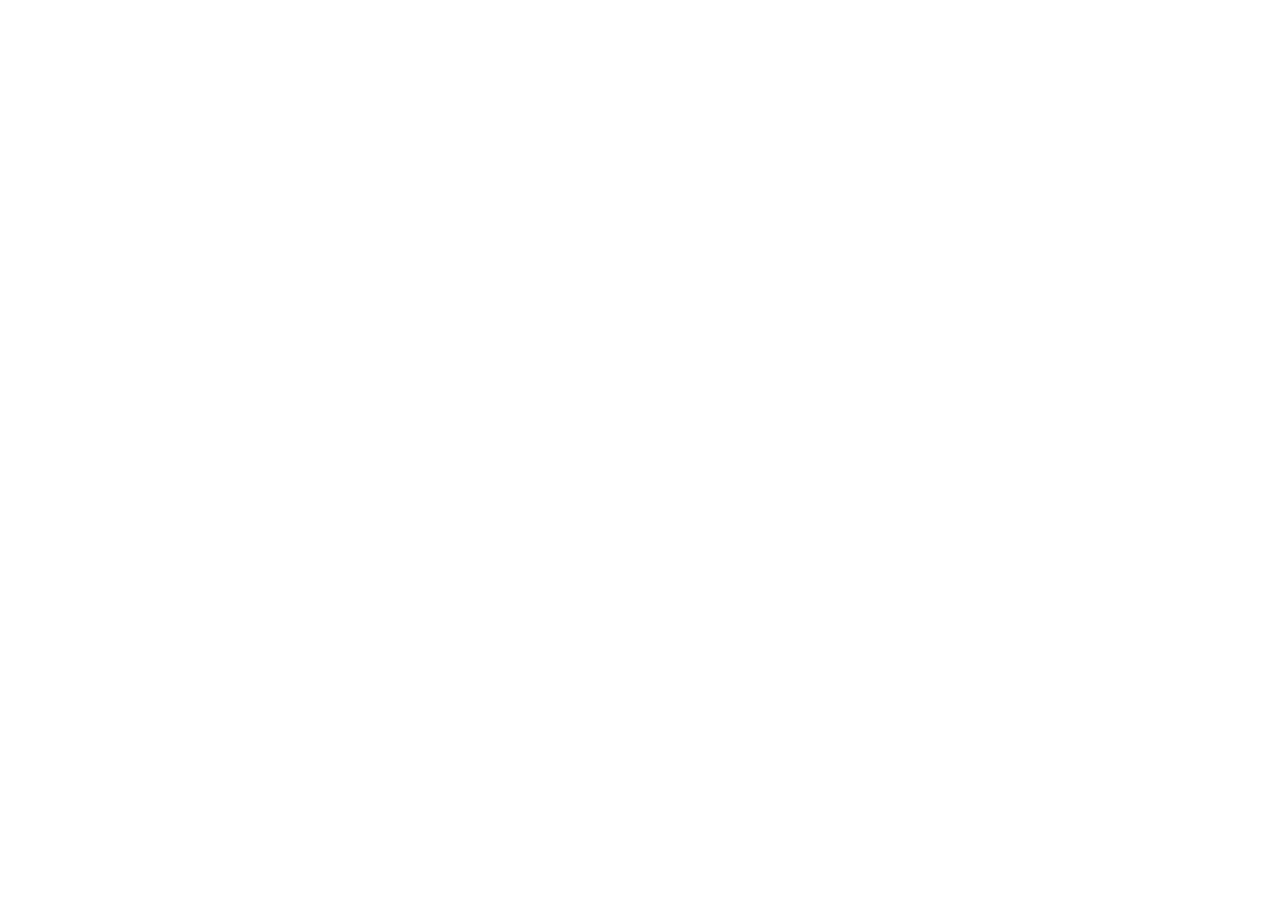
==== index.html @ b40e51e5 "Create index.html" ====
<!DOCTYPE html>
<html lang="en">
<head>
    <meta charset="UTF-8">
    <title>Hurricane</title>
    <style>body, html { margin: 0; padding: 0; height: 100; overflow: hidden; }</style>
</head>
<body>
    <iframe src="Hurricane.pdf" width="100%" height="100%" style="border:none;"></iframe>
</body>
</html>
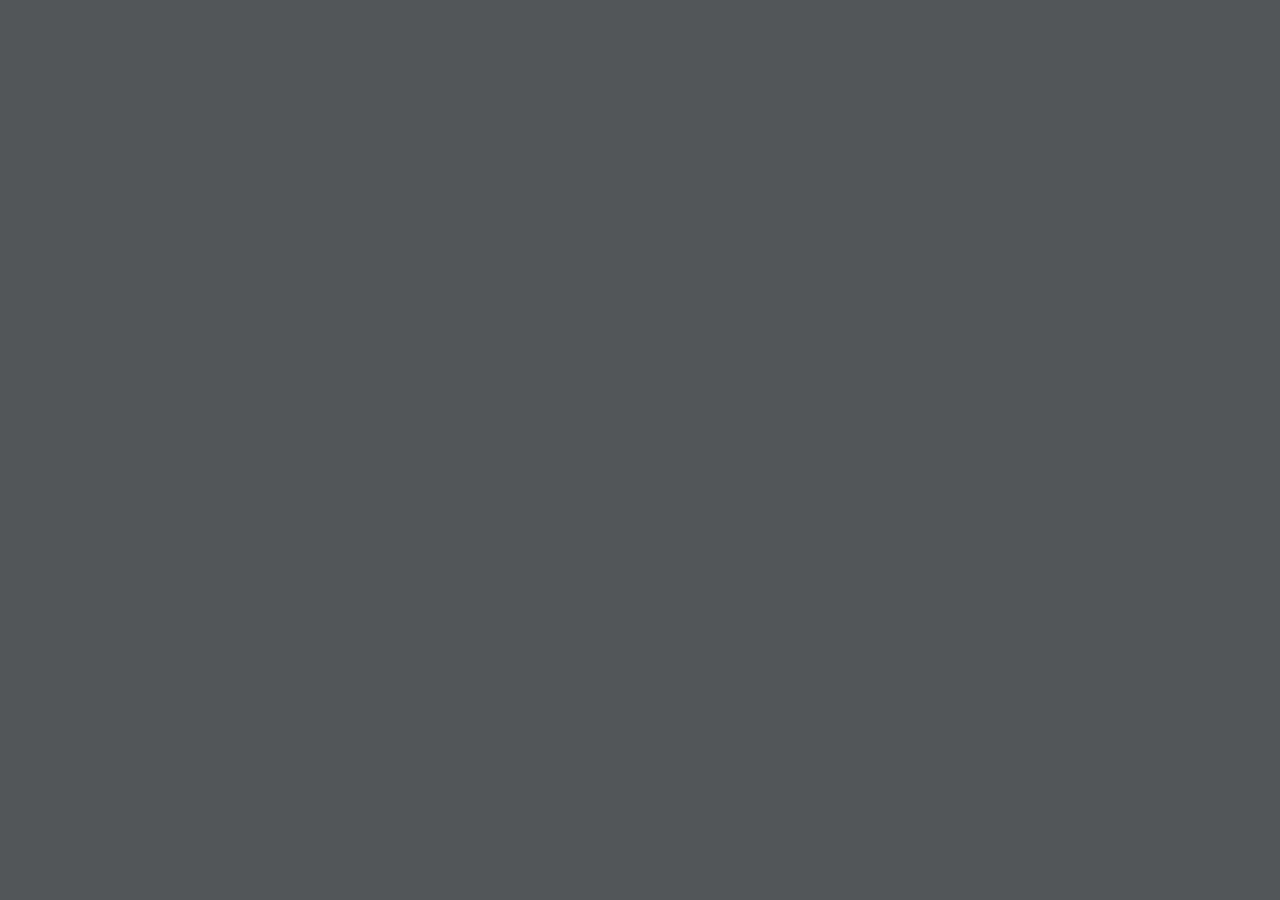
==== commit 3e2c8a9c: "Update index.html" ====
--- a/index.html
+++ b/index.html
@@ -2,10 +2,30 @@
 <html lang="en">
 <head>
     <meta charset="UTF-8">
+    <meta name="viewport" content="width=device-width, initial-scale=1.0">
     <title>Hurricane</title>
-    <style>body, html { margin: 0; padding: 0; height: 100; overflow: hidden; }</style>
+    <style>
+        /* Remove default margins and hide main page scrollbars */
+        html, body {
+            margin: 0;
+            padding: 0;
+            width: 100%;
+            height: 100%;
+            overflow: hidden;
+            background-color: #525659; /* Matches standard browser PDF viewer background */
+        }
+        /* Force the iframe to fill the entire viewport exactly */
+        iframe {
+            width: 100%;
+            height: 100%;
+            border: none;
+            display: block;
+        }
+    </style>
 </head>
 <body>
-    <iframe src="Hurricane.pdf" width="100%" height="100%" style="border:none;"></iframe>
+
+    <iframe src="Hurricane.pdf"></iframe>
+
 </body>
 </html>
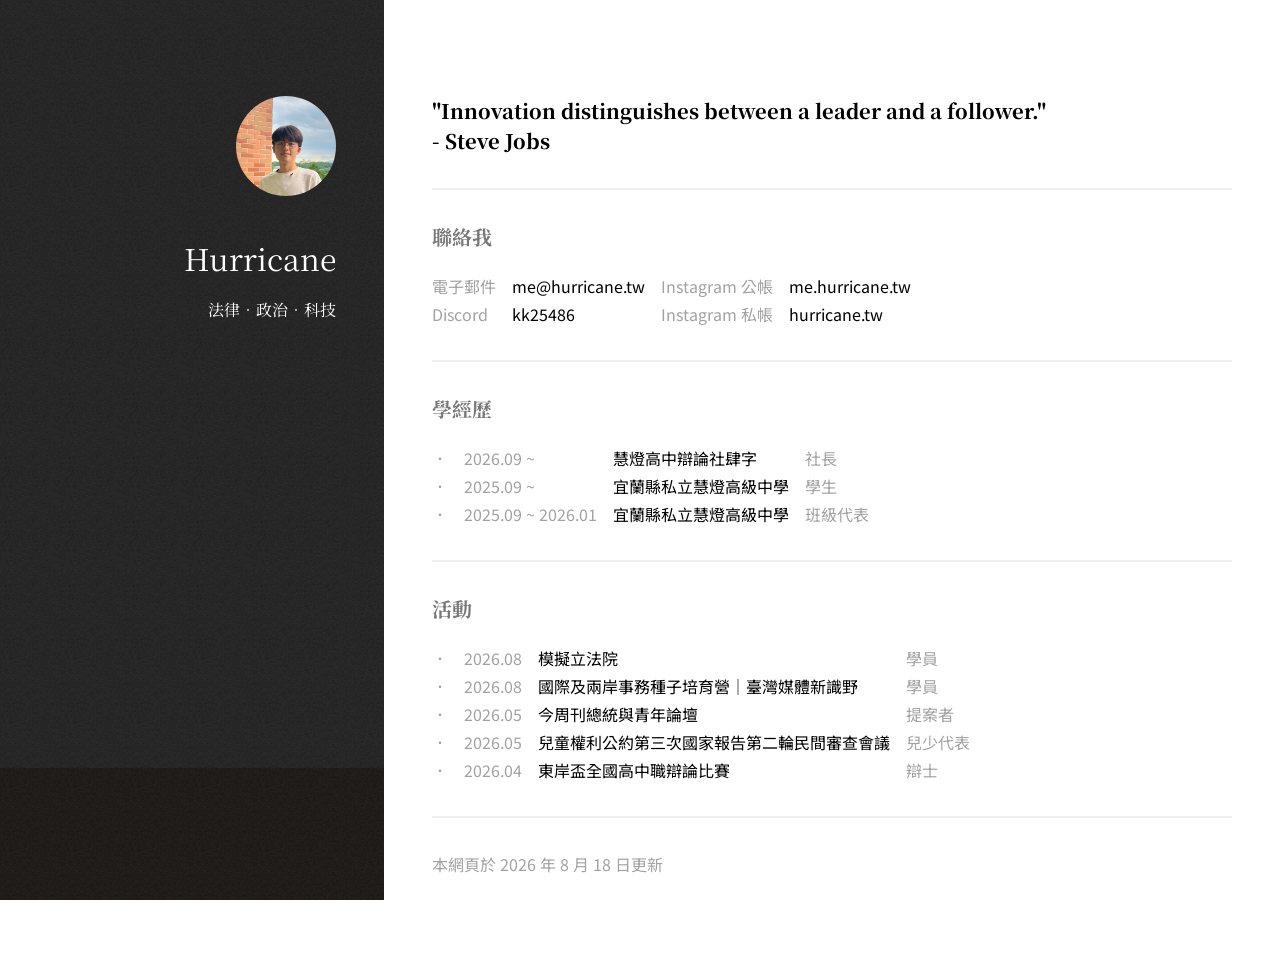
==== commit 392a5bd6: "Add files via upload" ====
--- a/index.html
+++ b/index.html
@@ -1,31 +1,94 @@
-<!DOCTYPE html>
-<html lang="en">
-<head>
-    <meta charset="UTF-8">
-    <meta name="viewport" content="width=device-width, initial-scale=1.0">
-    <title>Hurricane</title>
-    <style>
-        /* Remove default margins and hide main page scrollbars */
-        html, body {
-            margin: 0;
-            padding: 0;
-            width: 100%;
-            height: 100%;
-            overflow: hidden;
-            background-color: #525659; /* Matches standard browser PDF viewer background */
-        }
-        /* Force the iframe to fill the entire viewport exactly */
-        iframe {
-            width: 100%;
-            height: 100%;
-            border: none;
-            display: block;
-        }
-    </style>
-</head>
-<body>
-
-    <iframe src="Hurricane.pdf"></iframe>
-
-</body>
-</html>
+<!DOCTYPE HTML>
+<html>
+	<head>
+		<title>Hurricane</title>
+		<meta charset="utf-8" />
+		<meta name="viewport" content="width=device-width, initial-scale=1, user-scalable=no" />
+		<link rel="stylesheet" href="assets/css/main.css" />
+	</head>
+	<body class="is-preload">
+			<header id="header">
+				<div class="inner">
+					<a href="#" class="image avatar"><img src="images/avatar.jpg" alt="" /></a>
+					<h1><strong>Hurricane</strong></h1>
+					<h2><strong>法律．政治．科技</strong></h2>
+				</div>
+			</header>
+			<div id="main">
+					<section id="one">
+						<header class="major">
+							<h2 style="color: #000;">"Innovation distinguishes between a leader and a follower."<br/>- Steve Jobs</h2>
+						</header>
+						<hr>
+						<h3>聯絡我</h3>
+						<div style="display: grid; grid-template-columns: 4em max-content max-content max-content; gap: 0 1em;">
+							<div style="color: #a2a2a2;">電子郵件</div>
+							<div style="color: #000;">me@hurricane.tw</div>
+
+							<div style="color: #a2a2a2;">Instagram 公帳</div>
+							<div style="color: #000;">me.hurricane.tw</div>
+
+							<div style="color: #a2a2a2;">Discord</div>
+							<div style="color: #000;">kk25486</div>
+
+							<div style="color: #a2a2a2;">Instagram 私帳</div>
+							<div style="color: #000;">hurricane.tw</div>
+						</div>
+						<hr>
+						<h3>學經歷</h3>
+						<div style="display: grid; grid-template-columns: 1em max-content max-content max-content; gap: 0 1em;">
+							<div style="color: #a2a2a2;">．</div>
+							<div style="color: #a2a2a2;">2026.09 ~</div>
+							<div style="color: #000;">慧燈高中辯論社肆字</div>
+							<div style="color: #a2a2a2;">社長</div>
+
+							<div style="color: #a2a2a2;">．</div>
+							<div style="color: #a2a2a2;">2025.09 ~</div>
+							<div style="color: #000;">宜蘭縣私立慧燈高級中學</div>
+							<div style="color: #a2a2a2;">學生</div>
+
+							<div style="color: #a2a2a2;">．</div>
+							<div style="color: #a2a2a2;">2025.09 ~ 2026.01</div>
+							<div style="color: #000;">宜蘭縣私立慧燈高級中學</div>
+							<div style="color: #a2a2a2;">班級代表</div>
+						</div>
+						<hr>
+						<h3>活動</h3>
+							<div style="display: grid; grid-template-columns: 1em max-content max-content max-content; gap: 0 1em;">
+							<div style="color: #a2a2a2;">．</div>
+							<div style="color: #a2a2a2;">2026.08</div>
+							<div style="color: #000;">模擬立法院</div>
+							<div style="color: #a2a2a2;">學員</div>
+
+							<div style="color: #a2a2a2;">．</div>
+							<div style="color: #a2a2a2;">2026.08</div>
+							<div style="color: #000;">國際及兩岸事務種子培育營｜臺灣媒體新識野</div>
+							<div style="color: #a2a2a2;">學員</div>
+
+							<div style="color: #a2a2a2;">．</div>
+							<div style="color: #a2a2a2;">2026.05</div>
+							<div style="color: #000;">今周刊總統與青年論壇</div>
+							<div style="color: #a2a2a2;">提案者</div>
+
+							<div style="color: #a2a2a2;">．</div>
+							<div style="color: #a2a2a2;">2026.05</div>
+							<div style="color: #000;">兒童權利公約第三次國家報告第二輪民間審查會議</div>
+							<div style="color: #a2a2a2;">兒少代表</div>
+
+							<div style="color: #a2a2a2;">．</div>
+							<div style="color: #a2a2a2;">2026.04</div>
+							<div style="color: #000;">東岸盃全國高中職辯論比賽</div>
+							<div style="color: #a2a2a2;">辯士</div>
+						</div>
+						<hr>
+						<p>本網頁於 2026 年 8 月 18 日更新</p>
+					</section>
+			</div>
+			<script src="assets/js/jquery.min.js"></script>
+			<script src="assets/js/jquery.poptrox.min.js"></script>
+			<script src="assets/js/browser.min.js"></script>
+			<script src="assets/js/breakpoints.min.js"></script>
+			<script src="assets/js/util.js"></script>
+			<script src="assets/js/main.js"></script>
+	</body>
+</html>
--- a/assets/css/main.css
+++ b/assets/css/main.css
@@ -0,0 +1,3221 @@
+@import url("fontawesome-all.min.css");
+@import url("https://fonts.googleapis.com/css2?family=Noto+Sans+TC:wght@400;700&family=Noto+Serif+TC:wght@800&display=swap");
+
+html, body, div, span, applet, object,
+iframe, h1, h2, h3, h4, h5, h6, p, blockquote,
+pre, a, abbr, acronym, address, big, cite,
+code, del, dfn, em, img, ins, kbd, q, s, samp,
+small, strike, strong, sub, sup, tt, var, b,
+u, i, center, dl, dt, dd, ol, ul, li, fieldset,
+form, label, legend, table, caption, tbody,
+tfoot, thead, tr, th, td, article, aside,
+canvas, details, embed, figure, figcaption,
+footer, header, hgroup, menu, nav, output, ruby,
+section, summary, time, mark, audio, video {
+	margin: 0;
+	padding: 0;
+	border: 0;
+	font-size: 100%;
+	font: inherit;
+	vertical-align: baseline;}
+
+article, aside, details, figcaption, figure,
+footer, header, hgroup, menu, nav, section {
+	display: block;}
+
+body {
+	line-height: 1;
+}
+
+ol, ul {
+	list-style: none;
+}
+
+blockquote, q {
+	quotes: none;
+}
+
+	blockquote:before, blockquote:after, q:before, q:after {
+		content: '';
+		content: none;
+	}
+
+table {
+	border-collapse: collapse;
+	border-spacing: 0;
+}
+
+body {
+	-webkit-text-size-adjust: none;
+}
+
+mark {
+	background-color: transparent;
+	color: inherit;
+}
+
+input::-moz-focus-inner {
+	border: 0;
+	padding: 0;
+}
+
+input, select, textarea {
+	-moz-appearance: none;
+	-webkit-appearance: none;
+	-ms-appearance: none;
+	appearance: none;
+}
+
+/* Basic */
+
+	html {
+		box-sizing: border-box;
+	}
+
+	*, *:before, *:after {
+		box-sizing: inherit;
+	}
+
+	body {
+		background: #fff;
+	}
+
+		body.is-preload *, body.is-preload *:before, body.is-preload *:after {
+			-moz-animation: none !important;
+			-webkit-animation: none !important;
+			-ms-animation: none !important;
+			animation: none !important;
+			-moz-transition: none !important;
+			-webkit-transition: none !important;
+			-ms-transition: none !important;
+			transition: none !important;
+		}
+
+	body, input, select, textarea {
+		color: #a2a2a2;
+		font-family: "Noto Sans TC", Helvetica, sans-serif;
+		font-size: 16pt;
+		font-weight: 400;
+		line-height: 1.75em;
+	}
+
+	a {
+		-moz-transition: color 0.2s ease-in-out, border-color 0.2s ease-in-out;
+		-webkit-transition: color 0.2s ease-in-out, border-color 0.2s ease-in-out;
+		-ms-transition: color 0.2s ease-in-out, border-color 0.2s ease-in-out;
+		transition: color 0.2s ease-in-out, border-color 0.2s ease-in-out;
+		border-bottom: dotted 1px;
+		color: #49bf9d;
+		text-decoration: none;
+	}
+
+		a:hover {
+			border-bottom-color: transparent;
+			color: #49bf9d !important;
+			text-decoration: none;
+		}
+
+	strong, b {
+		color: #787878;
+		font-weight: 400;
+	}
+
+	em, i {
+		font-style: italic;
+	}
+
+	p {
+		margin: 0 0 2em 0;
+	}
+
+	h1, h2, h3, h4, h5, h6 {
+		color: #787878;
+		font-weight: 400;
+		line-height: 1em;
+		margin: 0 0 1em 0;
+	}
+
+		h1 a, h2 a, h3 a, h4 a, h5 a, h6 a {
+			color: inherit;
+			text-decoration: none;
+		}
+
+	h1 {
+		font-family: "Noto Serif TC", serif;
+		font-weight: 800;
+		font-size: 4.5em;
+		line-height: 2.25em;
+	}
+
+	h2 {
+		font-family: "Noto Serif TC", serif;
+		font-weight: 800;
+		font-size: 1em;
+		line-height: 1.5em;
+	}
+
+	h3 {
+		font-family: "Noto Serif TC", serif;
+		font-size: 1.25em;
+		font-weight: 700;
+		line-height: 1.5em;
+	}
+
+	h4 {
+		font-size: 1.1em;
+		line-height: 1.5em;
+	}
+
+	h5 {
+		font-size: 0.9em;
+		line-height: 1.5em;
+	}
+
+	h6 {
+		font-size: 0.7em;
+		line-height: 1.5em;
+	}
+
+	sub {
+		font-size: 0.8em;
+		position: relative;
+		top: 0.5em;
+	}
+
+	sup {
+		font-size: 0.8em;
+		position: relative;
+		top: -0.5em;
+	}
+
+	hr {
+		border: 0;
+		border-bottom: solid 2px #efefef;
+		margin: 2em 0;
+	}
+
+		hr.major {
+			margin: 3em 0;
+		}
+
+	blockquote {
+		border-left: solid 6px #efefef;
+		font-style: italic;
+		margin: 0 0 2em 0;
+		padding: 0.5em 0 0.5em 1.5em;
+	}
+
+	code {
+		background: #f7f7f7;
+		border-radius: 0.35em;
+		border: solid 2px #efefef;
+		font-family: "Courier New", monospace;
+		font-size: 0.9em;
+		margin: 0 0.25em;
+		padding: 0.25em 0.65em;
+	}
+
+	pre {
+		-webkit-overflow-scrolling: touch;
+		font-family: "Courier New", monospace;
+		font-size: 0.9em;
+		margin: 0 0 2em 0;
+	}
+
+		pre code {
+			display: block;
+			line-height: 1.75em;
+			padding: 1em 1.5em;
+			overflow-x: auto;
+		}
+
+	.align-left {
+		text-align: left;
+	}
+
+	.align-center {
+		text-align: center;
+	}
+
+	.align-right {
+		text-align: right;
+	}
+
+/* Container */
+
+	.container {
+		margin: 0 auto;
+		max-width: calc(100% - 4em);
+		width: 100%;
+	}
+
+		.container.xsmall {
+			width: 25%;
+		}
+
+		.container.small {
+			width: 50%;
+		}
+
+		.container.medium {
+			width: 75%;
+		}
+
+		.container.large {
+			width: 125%;
+		}
+
+		.container.xlarge {
+			width: 150%;
+		}
+
+		.container.max {
+			width: 100%;
+		}
+
+		@media screen and (max-width: 980px) {
+
+			.container {
+				width: 100% !important;
+				max-width: 100% !important;
+			}
+
+		}
+
+		@media screen and (max-width: 480px) {
+
+			.container {
+				max-width: calc(100% - 3em);
+			}
+
+		}
+
+/* Row */
+
+	.row {
+		display: flex;
+		flex-wrap: wrap;
+		box-sizing: border-box;
+		align-items: stretch;
+	}
+
+		.row > * {
+			box-sizing: border-box;
+		}
+
+		.row.gtr-uniform > * > :last-child {
+			margin-bottom: 0;
+		}
+
+		.row.aln-left {
+			justify-content: flex-start;
+		}
+
+		.row.aln-center {
+			justify-content: center;
+		}
+
+		.row.aln-right {
+			justify-content: flex-end;
+		}
+
+		.row.aln-top {
+			align-items: flex-start;
+		}
+
+		.row.aln-middle {
+			align-items: center;
+		}
+
+		.row.aln-bottom {
+			align-items: flex-end;
+		}
+
+		.row > .imp {
+			order: -1;
+		}
+
+		.row > .col-1 {
+			width: 8.33333%;
+		}
+
+		.row > .off-1 {
+			margin-left: 8.33333%;
+		}
+
+		.row > .col-2 {
+			width: 16.66667%;
+		}
+
+		.row > .off-2 {
+			margin-left: 16.66667%;
+		}
+
+		.row > .col-3 {
+			width: 25%;
+		}
+
+		.row > .off-3 {
+			margin-left: 25%;
+		}
+
+		.row > .col-4 {
+			width: 33.33333%;
+		}
+
+		.row > .off-4 {
+			margin-left: 33.33333%;
+		}
+
+		.row > .col-5 {
+			width: 41.66667%;
+		}
+
+		.row > .off-5 {
+			margin-left: 41.66667%;
+		}
+
+		.row > .col-6 {
+			width: 50%;
+		}
+
+		.row > .off-6 {
+			margin-left: 50%;
+		}
+
+		.row > .col-7 {
+			width: 58.33333%;
+		}
+
+		.row > .off-7 {
+			margin-left: 58.33333%;
+		}
+
+		.row > .col-8 {
+			width: 66.66667%;
+		}
+
+		.row > .off-8 {
+			margin-left: 66.66667%;
+		}
+
+		.row > .col-9 {
+			width: 75%;
+		}
+
+		.row > .off-9 {
+			margin-left: 75%;
+		}
+
+		.row > .col-10 {
+			width: 83.33333%;
+		}
+
+		.row > .off-10 {
+			margin-left: 83.33333%;
+		}
+
+		.row > .col-11 {
+			width: 91.66667%;
+		}
+
+		.row > .off-11 {
+			margin-left: 91.66667%;
+		}
+
+		.row > .col-12 {
+			width: 100%;
+		}
+
+		.row > .off-12 {
+			margin-left: 100%;
+		}
+
+		.row.gtr-0 {
+			margin-top: 0;
+			margin-left: 0em;
+		}
+
+			.row.gtr-0 > * {
+				padding: 0 0 0 0em;
+			}
+
+			.row.gtr-0.gtr-uniform {
+				margin-top: 0em;
+			}
+
+				.row.gtr-0.gtr-uniform > * {
+					padding-top: 0em;
+				}
+
+		.row.gtr-25 {
+			margin-top: 0;
+			margin-left: -0.625em;
+		}
+
+			.row.gtr-25 > * {
+				padding: 0 0 0 0.625em;
+			}
+
+			.row.gtr-25.gtr-uniform {
+				margin-top: -0.625em;
+			}
+
+				.row.gtr-25.gtr-uniform > * {
+					padding-top: 0.625em;
+				}
+
+		.row.gtr-50 {
+			margin-top: 0;
+			margin-left: -1.25em;
+		}
+
+			.row.gtr-50 > * {
+				padding: 0 0 0 1.25em;
+			}
+
+			.row.gtr-50.gtr-uniform {
+				margin-top: -1.25em;
+			}
+
+				.row.gtr-50.gtr-uniform > * {
+					padding-top: 1.25em;
+				}
+
+		.row {
+			margin-top: 0;
+			margin-left: -2.5em;
+		}
+
+			.row > * {
+				padding: 0 0 0 2.5em;
+			}
+
+			.row.gtr-uniform {
+				margin-top: -2.5em;
+			}
+
+				.row.gtr-uniform > * {
+					padding-top: 2.5em;
+				}
+
+		.row.gtr-150 {
+			margin-top: 0;
+			margin-left: -3.75em;
+		}
+
+			.row.gtr-150 > * {
+				padding: 0 0 0 3.75em;
+			}
+
+			.row.gtr-150.gtr-uniform {
+				margin-top: -3.75em;
+			}
+
+				.row.gtr-150.gtr-uniform > * {
+					padding-top: 3.75em;
+				}
+
+		.row.gtr-200 {
+			margin-top: 0;
+			margin-left: -5em;
+		}
+
+			.row.gtr-200 > * {
+				padding: 0 0 0 5em;
+			}
+
+			.row.gtr-200.gtr-uniform {
+				margin-top: -5em;
+			}
+
+				.row.gtr-200.gtr-uniform > * {
+					padding-top: 5em;
+				}
+
+		@media screen and (max-width: 1800px) {
+
+			.row {
+				display: flex;
+				flex-wrap: wrap;
+				box-sizing: border-box;
+				align-items: stretch;
+			}
+
+				.row > * {
+					box-sizing: border-box;
+				}
+
+				.row.gtr-uniform > * > :last-child {
+					margin-bottom: 0;
+				}
+
+				.row.aln-left {
+					justify-content: flex-start;
+				}
+
+				.row.aln-center {
+					justify-content: center;
+				}
+
+				.row.aln-right {
+					justify-content: flex-end;
+				}
+
+				.row.aln-top {
+					align-items: flex-start;
+				}
+
+				.row.aln-middle {
+					align-items: center;
+				}
+
+				.row.aln-bottom {
+					align-items: flex-end;
+				}
+
+				.row > .imp-xlarge {
+					order: -1;
+				}
+
+				.row > .col-1-xlarge {
+					width: 8.33333%;
+				}
+
+				.row > .off-1-xlarge {
+					margin-left: 8.33333%;
+				}
+
+				.row > .col-2-xlarge {
+					width: 16.66667%;
+				}
+
+				.row > .off-2-xlarge {
+					margin-left: 16.66667%;
+				}
+
+				.row > .col-3-xlarge {
+					width: 25%;
+				}
+
+				.row > .off-3-xlarge {
+					margin-left: 25%;
+				}
+
+				.row > .col-4-xlarge {
+					width: 33.33333%;
+				}
+
+				.row > .off-4-xlarge {
+					margin-left: 33.33333%;
+				}
+
+				.row > .col-5-xlarge {
+					width: 41.66667%;
+				}
+
+				.row > .off-5-xlarge {
+					margin-left: 41.66667%;
+				}
+
+				.row > .col-6-xlarge {
+					width: 50%;
+				}
+
+				.row > .off-6-xlarge {
+					margin-left: 50%;
+				}
+
+				.row > .col-7-xlarge {
+					width: 58.33333%;
+				}
+
+				.row > .off-7-xlarge {
+					margin-left: 58.33333%;
+				}
+
+				.row > .col-8-xlarge {
+					width: 66.66667%;
+				}
+
+				.row > .off-8-xlarge {
+					margin-left: 66.66667%;
+				}
+
+				.row > .col-9-xlarge {
+					width: 75%;
+				}
+
+				.row > .off-9-xlarge {
+					margin-left: 75%;
+				}
+
+				.row > .col-10-xlarge {
+					width: 83.33333%;
+				}
+
+				.row > .off-10-xlarge {
+					margin-left: 83.33333%;
+				}
+
+				.row > .col-11-xlarge {
+					width: 91.66667%;
+				}
+
+				.row > .off-11-xlarge {
+					margin-left: 91.66667%;
+				}
+
+				.row > .col-12-xlarge {
+					width: 100%;
+				}
+
+				.row > .off-12-xlarge {
+					margin-left: 100%;
+				}
+
+				.row.gtr-0 {
+					margin-top: 0;
+					margin-left: 0em;
+				}
+
+					.row.gtr-0 > * {
+						padding: 0 0 0 0em;
+					}
+
+					.row.gtr-0.gtr-uniform {
+						margin-top: 0em;
+					}
+
+						.row.gtr-0.gtr-uniform > * {
+							padding-top: 0em;
+						}
+
+				.row.gtr-25 {
+					margin-top: 0;
+					margin-left: -0.625em;
+				}
+
+					.row.gtr-25 > * {
+						padding: 0 0 0 0.625em;
+					}
+
+					.row.gtr-25.gtr-uniform {
+						margin-top: -0.625em;
+					}
+
+						.row.gtr-25.gtr-uniform > * {
+							padding-top: 0.625em;
+						}
+
+				.row.gtr-50 {
+					margin-top: 0;
+					margin-left: -1.25em;
+				}
+
+					.row.gtr-50 > * {
+						padding: 0 0 0 1.25em;
+					}
+
+					.row.gtr-50.gtr-uniform {
+						margin-top: -1.25em;
+					}
+
+						.row.gtr-50.gtr-uniform > * {
+							padding-top: 1.25em;
+						}
+
+				.row {
+					margin-top: 0;
+					margin-left: -2.5em;
+				}
+
+					.row > * {
+						padding: 0 0 0 2.5em;
+					}
+
+					.row.gtr-uniform {
+						margin-top: -2.5em;
+					}
+
+						.row.gtr-uniform > * {
+							padding-top: 2.5em;
+						}
+
+				.row.gtr-150 {
+					margin-top: 0;
+					margin-left: -3.75em;
+				}
+
+					.row.gtr-150 > * {
+						padding: 0 0 0 3.75em;
+					}
+
+					.row.gtr-150.gtr-uniform {
+						margin-top: -3.75em;
+					}
+
+						.row.gtr-150.gtr-uniform > * {
+							padding-top: 3.75em;
+						}
+
+				.row.gtr-200 {
+					margin-top: 0;
+					margin-left: -5em;
+				}
+
+					.row.gtr-200 > * {
+						padding: 0 0 0 5em;
+					}
+
+					.row.gtr-200.gtr-uniform {
+						margin-top: -5em;
+					}
+
+						.row.gtr-200.gtr-uniform > * {
+							padding-top: 5em;
+						}
+
+		}
+
+		@media screen and (max-width: 1280px) {
+
+			.row {
+				display: flex;
+				flex-wrap: wrap;
+				box-sizing: border-box;
+				align-items: stretch;
+			}
+
+				.row > * {
+					box-sizing: border-box;
+				}
+
+				.row.gtr-uniform > * > :last-child {
+					margin-bottom: 0;
+				}
+
+				.row.aln-left {
+					justify-content: flex-start;
+				}
+
+				.row.aln-center {
+					justify-content: center;
+				}
+
+				.row.aln-right {
+					justify-content: flex-end;
+				}
+
+				.row.aln-top {
+					align-items: flex-start;
+				}
+
+				.row.aln-middle {
+					align-items: center;
+				}
+
+				.row.aln-bottom {
+					align-items: flex-end;
+				}
+
+				.row > .imp-large {
+					order: -1;
+				}
+
+				.row > .col-1-large {
+					width: 8.33333%;
+				}
+
+				.row > .off-1-large {
+					margin-left: 8.33333%;
+				}
+
+				.row > .col-2-large {
+					width: 16.66667%;
+				}
+
+				.row > .off-2-large {
+					margin-left: 16.66667%;
+				}
+
+				.row > .col-3-large {
+					width: 25%;
+				}
+
+				.row > .off-3-large {
+					margin-left: 25%;
+				}
+
+				.row > .col-4-large {
+					width: 33.33333%;
+				}
+
+				.row > .off-4-large {
+					margin-left: 33.33333%;
+				}
+
+				.row > .col-5-large {
+					width: 41.66667%;
+				}
+
+				.row > .off-5-large {
+					margin-left: 41.66667%;
+				}
+
+				.row > .col-6-large {
+					width: 50%;
+				}
+
+				.row > .off-6-large {
+					margin-left: 50%;
+				}
+
+				.row > .col-7-large {
+					width: 58.33333%;
+				}
+
+				.row > .off-7-large {
+					margin-left: 58.33333%;
+				}
+
+				.row > .col-8-large {
+					width: 66.66667%;
+				}
+
+				.row > .off-8-large {
+					margin-left: 66.66667%;
+				}
+
+				.row > .col-9-large {
+					width: 75%;
+				}
+
+				.row > .off-9-large {
+					margin-left: 75%;
+				}
+
+				.row > .col-10-large {
+					width: 83.33333%;
+				}
+
+				.row > .off-10-large {
+					margin-left: 83.33333%;
+				}
+
+				.row > .col-11-large {
+					width: 91.66667%;
+				}
+
+				.row > .off-11-large {
+					margin-left: 91.66667%;
+				}
+
+				.row > .col-12-large {
+					width: 100%;
+				}
+
+				.row > .off-12-large {
+					margin-left: 100%;
+				}
+
+				.row.gtr-0 {
+					margin-top: 0;
+					margin-left: 0em;
+				}
+
+					.row.gtr-0 > * {
+						padding: 0 0 0 0em;
+					}
+
+					.row.gtr-0.gtr-uniform {
+						margin-top: 0em;
+					}
+
+						.row.gtr-0.gtr-uniform > * {
+							padding-top: 0em;
+						}
+
+				.row.gtr-25 {
+					margin-top: 0;
+					margin-left: -0.5em;
+				}
+
+					.row.gtr-25 > * {
+						padding: 0 0 0 0.5em;
+					}
+
+					.row.gtr-25.gtr-uniform {
+						margin-top: -0.5em;
+					}
+
+						.row.gtr-25.gtr-uniform > * {
+							padding-top: 0.5em;
+						}
+
+				.row.gtr-50 {
+					margin-top: 0;
+					margin-left: -1em;
+				}
+
+					.row.gtr-50 > * {
+						padding: 0 0 0 1em;
+					}
+
+					.row.gtr-50.gtr-uniform {
+						margin-top: -1em;
+					}
+
+						.row.gtr-50.gtr-uniform > * {
+							padding-top: 1em;
+						}
+
+				.row {
+					margin-top: 0;
+					margin-left: -2em;
+				}
+
+					.row > * {
+						padding: 0 0 0 2em;
+					}
+
+					.row.gtr-uniform {
+						margin-top: -2em;
+					}
+
+						.row.gtr-uniform > * {
+							padding-top: 2em;
+						}
+
+				.row.gtr-150 {
+					margin-top: 0;
+					margin-left: -3em;
+				}
+
+					.row.gtr-150 > * {
+						padding: 0 0 0 3em;
+					}
+
+					.row.gtr-150.gtr-uniform {
+						margin-top: -3em;
+					}
+
+						.row.gtr-150.gtr-uniform > * {
+							padding-top: 3em;
+						}
+
+				.row.gtr-200 {
+					margin-top: 0;
+					margin-left: -4em;
+				}
+
+					.row.gtr-200 > * {
+						padding: 0 0 0 4em;
+					}
+
+					.row.gtr-200.gtr-uniform {
+						margin-top: -4em;
+					}
+
+						.row.gtr-200.gtr-uniform > * {
+							padding-top: 4em;
+						}
+
+		}
+
+		@media screen and (max-width: 980px) {
+
+			.row {
+				display: flex;
+				flex-wrap: wrap;
+				box-sizing: border-box;
+				align-items: stretch;
+			}
+
+				.row > * {
+					box-sizing: border-box;
+				}
+
+				.row.gtr-uniform > * > :last-child {
+					margin-bottom: 0;
+				}
+
+				.row.aln-left {
+					justify-content: flex-start;
+				}
+
+				.row.aln-center {
+					justify-content: center;
+				}
+
+				.row.aln-right {
+					justify-content: flex-end;
+				}
+
+				.row.aln-top {
+					align-items: flex-start;
+				}
+
+				.row.aln-middle {
+					align-items: center;
+				}
+
+				.row.aln-bottom {
+					align-items: flex-end;
+				}
+
+				.row > .imp-medium {
+					order: -1;
+				}
+
+				.row > .col-1-medium {
+					width: 8.33333%;
+				}
+
+				.row > .off-1-medium {
+					margin-left: 8.33333%;
+				}
+
+				.row > .col-2-medium {
+					width: 16.66667%;
+				}
+
+				.row > .off-2-medium {
+					margin-left: 16.66667%;
+				}
+
+				.row > .col-3-medium {
+					width: 25%;
+				}
+
+				.row > .off-3-medium {
+					margin-left: 25%;
+				}
+
+				.row > .col-4-medium {
+					width: 33.33333%;
+				}
+
+				.row > .off-4-medium {
+					margin-left: 33.33333%;
+				}
+
+				.row > .col-5-medium {
+					width: 41.66667%;
+				}
+
+				.row > .off-5-medium {
+					margin-left: 41.66667%;
+				}
+
+				.row > .col-6-medium {
+					width: 50%;
+				}
+
+				.row > .off-6-medium {
+					margin-left: 50%;
+				}
+
+				.row > .col-7-medium {
+					width: 58.33333%;
+				}
+
+				.row > .off-7-medium {
+					margin-left: 58.33333%;
+				}
+
+				.row > .col-8-medium {
+					width: 66.66667%;
+				}
+
+				.row > .off-8-medium {
+					margin-left: 66.66667%;
+				}
+
+				.row > .col-9-medium {
+					width: 75%;
+				}
+
+				.row > .off-9-medium {
+					margin-left: 75%;
+				}
+
+				.row > .col-10-medium {
+					width: 83.33333%;
+				}
+
+				.row > .off-10-medium {
+					margin-left: 83.33333%;
+				}
+
+				.row > .col-11-medium {
+					width: 91.66667%;
+				}
+
+				.row > .off-11-medium {
+					margin-left: 91.66667%;
+				}
+
+				.row > .col-12-medium {
+					width: 100%;
+				}
+
+				.row > .off-12-medium {
+					margin-left: 100%;
+				}
+
+				.row.gtr-0 {
+					margin-top: 0;
+					margin-left: 0em;
+				}
+
+					.row.gtr-0 > * {
+						padding: 0 0 0 0em;
+					}
+
+					.row.gtr-0.gtr-uniform {
+						margin-top: 0em;
+					}
+
+						.row.gtr-0.gtr-uniform > * {
+							padding-top: 0em;
+						}
+
+				.row.gtr-25 {
+					margin-top: 0;
+					margin-left: -0.5em;
+				}
+
+					.row.gtr-25 > * {
+						padding: 0 0 0 0.5em;
+					}
+
+					.row.gtr-25.gtr-uniform {
+						margin-top: -0.5em;
+					}
+
+						.row.gtr-25.gtr-uniform > * {
+							padding-top: 0.5em;
+						}
+
+				.row.gtr-50 {
+					margin-top: 0;
+					margin-left: -1em;
+				}
+
+					.row.gtr-50 > * {
+						padding: 0 0 0 1em;
+					}
+
+					.row.gtr-50.gtr-uniform {
+						margin-top: -1em;
+					}
+
+						.row.gtr-50.gtr-uniform > * {
+							padding-top: 1em;
+						}
+
+				.row {
+					margin-top: 0;
+					margin-left: -2em;
+				}
+
+					.row > * {
+						padding: 0 0 0 2em;
+					}
+
+					.row.gtr-uniform {
+						margin-top: -2em;
+					}
+
+						.row.gtr-uniform > * {
+							padding-top: 2em;
+						}
+
+				.row.gtr-150 {
+					margin-top: 0;
+					margin-left: -3em;
+				}
+
+					.row.gtr-150 > * {
+						padding: 0 0 0 3em;
+					}
+
+					.row.gtr-150.gtr-uniform {
+						margin-top: -3em;
+					}
+
+						.row.gtr-150.gtr-uniform > * {
+							padding-top: 3em;
+						}
+
+				.row.gtr-200 {
+					margin-top: 0;
+					margin-left: -4em;
+				}
+
+					.row.gtr-200 > * {
+						padding: 0 0 0 4em;
+					}
+
+					.row.gtr-200.gtr-uniform {
+						margin-top: -4em;
+					}
+
+						.row.gtr-200.gtr-uniform > * {
+							padding-top: 4em;
+						}
+
+		}
+
+		@media screen and (max-width: 736px) {
+
+			.row {
+				display: flex;
+				flex-wrap: wrap;
+				box-sizing: border-box;
+				align-items: stretch;
+			}
+
+				.row > * {
+					box-sizing: border-box;
+				}
+
+				.row.gtr-uniform > * > :last-child {
+					margin-bottom: 0;
+				}
+
+				.row.aln-left {
+					justify-content: flex-start;
+				}
+
+				.row.aln-center {
+					justify-content: center;
+				}
+
+				.row.aln-right {
+					justify-content: flex-end;
+				}
+
+				.row.aln-top {
+					align-items: flex-start;
+				}
+
+				.row.aln-middle {
+					align-items: center;
+				}
+
+				.row.aln-bottom {
+					align-items: flex-end;
+				}
+
+				.row > .imp-small {
+					order: -1;
+				}
+
+				.row > .col-1-small {
+					width: 8.33333%;
+				}
+
+				.row > .off-1-small {
+					margin-left: 8.33333%;
+				}
+
+				.row > .col-2-small {
+					width: 16.66667%;
+				}
+
+				.row > .off-2-small {
+					margin-left: 16.66667%;
+				}
+
+				.row > .col-3-small {
+					width: 25%;
+				}
+
+				.row > .off-3-small {
+					margin-left: 25%;
+				}
+
+				.row > .col-4-small {
+					width: 33.33333%;
+				}
+
+				.row > .off-4-small {
+					margin-left: 33.33333%;
+				}
+
+				.row > .col-5-small {
+					width: 41.66667%;
+				}
+
+				.row > .off-5-small {
+					margin-left: 41.66667%;
+				}
+
+				.row > .col-6-small {
+					width: 50%;
+				}
+
+				.row > .off-6-small {
+					margin-left: 50%;
+				}
+
+				.row > .col-7-small {
+					width: 58.33333%;
+				}
+
+				.row > .off-7-small {
+					margin-left: 58.33333%;
+				}
+
+				.row > .col-8-small {
+					width: 66.66667%;
+				}
+
+				.row > .off-8-small {
+					margin-left: 66.66667%;
+				}
+
+				.row > .col-9-small {
+					width: 75%;
+				}
+
+				.row > .off-9-small {
+					margin-left: 75%;
+				}
+
+				.row > .col-10-small {
+					width: 83.33333%;
+				}
+
+				.row > .off-10-small {
+					margin-left: 83.33333%;
+				}
+
+				.row > .col-11-small {
+					width: 91.66667%;
+				}
+
+				.row > .off-11-small {
+					margin-left: 91.66667%;
+				}
+
+				.row > .col-12-small {
+					width: 100%;
+				}
+
+				.row > .off-12-small {
+					margin-left: 100%;
+				}
+
+				.row.gtr-0 {
+					margin-top: 0;
+					margin-left: 0em;
+				}
+
+					.row.gtr-0 > * {
+						padding: 0 0 0 0em;
+					}
+
+					.row.gtr-0.gtr-uniform {
+						margin-top: 0em;
+					}
+
+						.row.gtr-0.gtr-uniform > * {
+							padding-top: 0em;
+						}
+
+				.row.gtr-25 {
+					margin-top: 0;
+					margin-left: -0.375em;
+				}
+
+					.row.gtr-25 > * {
+						padding: 0 0 0 0.375em;
+					}
+
+					.row.gtr-25.gtr-uniform {
+						margin-top: -0.375em;
+					}
+
+						.row.gtr-25.gtr-uniform > * {
+							padding-top: 0.375em;
+						}
+
+				.row.gtr-50 {
+					margin-top: 0;
+					margin-left: -0.75em;
+				}
+
+					.row.gtr-50 > * {
+						padding: 0 0 0 0.75em;
+					}
+
+					.row.gtr-50.gtr-uniform {
+						margin-top: -0.75em;
+					}
+
+						.row.gtr-50.gtr-uniform > * {
+							padding-top: 0.75em;
+						}
+
+				.row {
+					margin-top: 0;
+					margin-left: -1.5em;
+				}
+
+					.row > * {
+						padding: 0 0 0 1.5em;
+					}
+
+					.row.gtr-uniform {
+						margin-top: -1.5em;
+					}
+
+						.row.gtr-uniform > * {
+							padding-top: 1.5em;
+						}
+
+				.row.gtr-150 {
+					margin-top: 0;
+					margin-left: -2.25em;
+				}
+
+					.row.gtr-150 > * {
+						padding: 0 0 0 2.25em;
+					}
+
+					.row.gtr-150.gtr-uniform {
+						margin-top: -2.25em;
+					}
+
+						.row.gtr-150.gtr-uniform > * {
+							padding-top: 2.25em;
+						}
+
+				.row.gtr-200 {
+					margin-top: 0;
+					margin-left: -3em;
+				}
+
+					.row.gtr-200 > * {
+						padding: 0 0 0 3em;
+					}
+
+					.row.gtr-200.gtr-uniform {
+						margin-top: -3em;
+					}
+
+						.row.gtr-200.gtr-uniform > * {
+							padding-top: 3em;
+						}
+
+		}
+
+		@media screen and (max-width: 480px) {
+
+			.row {
+				display: flex;
+				flex-wrap: wrap;
+				box-sizing: border-box;
+				align-items: stretch;
+			}
+
+				.row > * {
+					box-sizing: border-box;
+				}
+
+				.row.gtr-uniform > * > :last-child {
+					margin-bottom: 0;
+				}
+
+				.row.aln-left {
+					justify-content: flex-start;
+				}
+
+				.row.aln-center {
+					justify-content: center;
+				}
+
+				.row.aln-right {
+					justify-content: flex-end;
+				}
+
+				.row.aln-top {
+					align-items: flex-start;
+				}
+
+				.row.aln-middle {
+					align-items: center;
+				}
+
+				.row.aln-bottom {
+					align-items: flex-end;
+				}
+
+				.row > .imp-xsmall {
+					order: -1;
+				}
+
+				.row > .col-1-xsmall {
+					width: 8.33333%;
+				}
+
+				.row > .off-1-xsmall {
+					margin-left: 8.33333%;
+				}
+
+				.row > .col-2-xsmall {
+					width: 16.66667%;
+				}
+
+				.row > .off-2-xsmall {
+					margin-left: 16.66667%;
+				}
+
+				.row > .col-3-xsmall {
+					width: 25%;
+				}
+
+				.row > .off-3-xsmall {
+					margin-left: 25%;
+				}
+
+				.row > .col-4-xsmall {
+					width: 33.33333%;
+				}
+
+				.row > .off-4-xsmall {
+					margin-left: 33.33333%;
+				}
+
+				.row > .col-5-xsmall {
+					width: 41.66667%;
+				}
+
+				.row > .off-5-xsmall {
+					margin-left: 41.66667%;
+				}
+
+				.row > .col-6-xsmall {
+					width: 50%;
+				}
+
+				.row > .off-6-xsmall {
+					margin-left: 50%;
+				}
+
+				.row > .col-7-xsmall {
+					width: 58.33333%;
+				}
+
+				.row > .off-7-xsmall {
+					margin-left: 58.33333%;
+				}
+
+				.row > .col-8-xsmall {
+					width: 66.66667%;
+				}
+
+				.row > .off-8-xsmall {
+					margin-left: 66.66667%;
+				}
+
+				.row > .col-9-xsmall {
+					width: 75%;
+				}
+
+				.row > .off-9-xsmall {
+					margin-left: 75%;
+				}
+
+				.row > .col-10-xsmall {
+					width: 83.33333%;
+				}
+
+				.row > .off-10-xsmall {
+					margin-left: 83.33333%;
+				}
+
+				.row > .col-11-xsmall {
+					width: 91.66667%;
+				}
+
+				.row > .off-11-xsmall {
+					margin-left: 91.66667%;
+				}
+
+				.row > .col-12-xsmall {
+					width: 100%;
+				}
+
+				.row > .off-12-xsmall {
+					margin-left: 100%;
+				}
+
+				.row.gtr-0 {
+					margin-top: 0;
+					margin-left: 0em;
+				}
+
+					.row.gtr-0 > * {
+						padding: 0 0 0 0em;
+					}
+
+					.row.gtr-0.gtr-uniform {
+						margin-top: 0em;
+					}
+
+						.row.gtr-0.gtr-uniform > * {
+							padding-top: 0em;
+						}
+
+				.row.gtr-25 {
+					margin-top: 0;
+					margin-left: -0.375em;
+				}
+
+					.row.gtr-25 > * {
+						padding: 0 0 0 0.375em;
+					}
+
+					.row.gtr-25.gtr-uniform {
+						margin-top: -0.375em;
+					}
+
+						.row.gtr-25.gtr-uniform > * {
+							padding-top: 0.375em;
+						}
+
+				.row.gtr-50 {
+					margin-top: 0;
+					margin-left: -0.75em;
+				}
+
+					.row.gtr-50 > * {
+						padding: 0 0 0 0.75em;
+					}
+
+					.row.gtr-50.gtr-uniform {
+						margin-top: -0.75em;
+					}
+
+						.row.gtr-50.gtr-uniform > * {
+							padding-top: 0.75em;
+						}
+
+				.row {
+					margin-top: 0;
+					margin-left: -1.5em;
+				}
+
+					.row > * {
+						padding: 0 0 0 1.5em;
+					}
+
+					.row.gtr-uniform {
+						margin-top: -1.5em;
+					}
+
+						.row.gtr-uniform > * {
+							padding-top: 1.5em;
+						}
+
+				.row.gtr-150 {
+					margin-top: 0;
+					margin-left: -2.25em;
+				}
+
+					.row.gtr-150 > * {
+						padding: 0 0 0 2.25em;
+					}
+
+					.row.gtr-150.gtr-uniform {
+						margin-top: -2.25em;
+					}
+
+						.row.gtr-150.gtr-uniform > * {
+							padding-top: 2.25em;
+						}
+
+				.row.gtr-200 {
+					margin-top: 0;
+					margin-left: -3em;
+				}
+
+					.row.gtr-200 > * {
+						padding: 0 0 0 3em;
+					}
+
+					.row.gtr-200.gtr-uniform {
+						margin-top: -3em;
+					}
+
+						.row.gtr-200.gtr-uniform > * {
+							padding-top: 3em;
+						}
+
+		}
+
+/* Section/Article */
+
+	section.special, article.special {
+		text-align: center;
+	}
+
+	header p {
+		color: #b2b2b2;
+		position: relative;
+		margin: 0 0 1.5em 0;
+	}
+
+	header h2 + p {
+		font-size: 1.25em;
+		margin-top: -1em;
+		line-height: 1.5em;
+	}
+
+	header h3 + p {
+		font-size: 1.1em;
+		margin-top: -0.8em;
+		line-height: 1.5em;
+	}
+
+	header h4 + p,
+	header h5 + p,
+	header h6 + p {
+		font-size: 0.9em;
+		margin-top: -0.6em;
+		line-height: 1.5em;
+	}
+
+	header.major h2 {
+		font-size: 1.25em;
+	}
+
+/* Form */
+
+	form {
+		margin: 0 0 2em 0;
+	}
+
+	label {
+		color: #787878;
+		display: block;
+		font-size: 0.9em;
+		font-weight: 400;
+		margin: 0 0 1em 0;
+	}
+
+	input[type="text"],
+	input[type="password"],
+	input[type="email"],
+	select,
+	textarea {
+		-moz-appearance: none;
+		-webkit-appearance: none;
+		-ms-appearance: none;
+		appearance: none;
+		background: #f7f7f7;
+		border-radius: 0.35em;
+		border: solid 2px transparent;
+		color: inherit;
+		display: block;
+		outline: 0;
+		padding: 0 0.75em;
+		text-decoration: none;
+		width: 100%;
+	}
+
+		input[type="text"]:invalid,
+		input[type="password"]:invalid,
+		input[type="email"]:invalid,
+		select:invalid,
+		textarea:invalid {
+			box-shadow: none;
+		}
+
+		input[type="text"]:focus,
+		input[type="password"]:focus,
+		input[type="email"]:focus,
+		select:focus,
+		textarea:focus {
+			border-color: #49bf9d;
+		}
+
+	select {
+		background-image: url("data:image/svg+xml;charset=utf8,%3Csvg xmlns='http://www.w3.org/2000/svg' width='40' height='40' preserveAspectRatio='none' viewBox='0 0 40 40'%3E%3Cpath d='M9.4,12.3l10.4,10.4l10.4-10.4c0.2-0.2,0.5-0.4,0.9-0.4c0.3,0,0.6,0.1,0.9,0.4l3.3,3.3c0.2,0.2,0.4,0.5,0.4,0.9 c0,0.4-0.1,0.6-0.4,0.9L20.7,31.9c-0.2,0.2-0.5,0.4-0.9,0.4c-0.3,0-0.6-0.1-0.9-0.4L4.3,17.3c-0.2-0.2-0.4-0.5-0.4-0.9 c0-0.4,0.1-0.6,0.4-0.9l3.3-3.3c0.2-0.2,0.5-0.4,0.9-0.4S9.1,12.1,9.4,12.3z' fill='%23dfdfdf' /%3E%3C/svg%3E");
+		background-size: 1.25rem;
+		background-repeat: no-repeat;
+		background-position: calc(100% - 1rem) center;
+		height: 2.75em;
+		padding-right: 2.75em;
+		text-overflow: ellipsis;
+	}
+
+		select option {
+			color: #787878;
+			background: #fff;
+		}
+
+		select:focus::-ms-value {
+			background-color: transparent;
+		}
+
+		select::-ms-expand {
+			display: none;
+		}
+
+	input[type="text"],
+	input[type="password"],
+	input[type="email"],
+	select {
+		height: 2.75em;
+	}
+
+	textarea {
+		padding: 0.75em;
+	}
+
+	input[type="checkbox"],
+	input[type="radio"] {
+		-moz-appearance: none;
+		-webkit-appearance: none;
+		-ms-appearance: none;
+		appearance: none;
+		display: block;
+		float: left;
+		margin-right: -2em;
+		opacity: 0;
+		width: 1em;
+		z-index: -1;
+	}
+
+		input[type="checkbox"] + label,
+		input[type="radio"] + label {
+			text-decoration: none;
+			color: #a2a2a2;
+			cursor: pointer;
+			display: inline-block;
+			font-size: 1em;
+			font-weight: 400;
+			padding-left: 2.4em;
+			padding-right: 0.75em;
+			position: relative;
+		}
+
+			input[type="checkbox"] + label:before,
+			input[type="radio"] + label:before {
+				-moz-osx-font-smoothing: grayscale;
+				-webkit-font-smoothing: antialiased;
+				display: inline-block;
+				font-style: normal;
+				font-variant: normal;
+				text-rendering: auto;
+				line-height: 1;
+				text-transform: none !important;
+				font-family: 'Font Awesome 5 Free';
+				font-weight: 900;
+			}
+
+			input[type="checkbox"] + label:before,
+			input[type="radio"] + label:before {
+				background: #f7f7f7;
+				border-radius: 0.35em;
+				border: solid 2px transparent;
+				content: '';
+				display: inline-block;
+				font-size: 0.8em;
+				height: 2.0625em;
+				left: 0;
+				line-height: 1.85625em;
+				position: absolute;
+				text-align: center;
+				top: 0;
+				width: 2.0625em;
+			}
+
+		input[type="checkbox"]:checked + label:before,
+		input[type="radio"]:checked + label:before {
+			background: #787878;
+			border-color: #787878;
+			color: #fff;
+			content: '\f00c';
+		}
+
+		input[type="checkbox"]:focus + label:before,
+		input[type="radio"]:focus + label:before {
+			border-color: #49bf9d;
+		}
+
+	input[type="checkbox"] + label:before {
+		border-radius: 0.35em;
+	}
+
+	input[type="radio"] + label:before {
+		border-radius: 100%;
+	}
+
+	::-webkit-input-placeholder {
+		color: #b2b2b2 !important;
+		opacity: 1.0;
+	}
+
+	:-moz-placeholder {
+		color: #b2b2b2 !important;
+		opacity: 1.0;
+	}
+
+	::-moz-placeholder {
+		color: #b2b2b2 !important;
+		opacity: 1.0;
+	}
+
+	:-ms-input-placeholder {
+		color: #b2b2b2 !important;
+		opacity: 1.0;
+	}
+
+/* Box */
+
+	.box {
+		border-radius: 0.35em;
+		border: solid 2px #efefef;
+		margin-bottom: 2em;
+		padding: 1.5em;
+	}
+
+		.box > :last-child,
+		.box > :last-child > :last-child,
+		.box > :last-child > :last-child > :last-child {
+			margin-bottom: 0;
+		}
+
+		.box.alt {
+			border: 0;
+			border-radius: 0;
+			padding: 0;
+		}
+
+/* Icon */
+
+	.icon {
+		text-decoration: none;
+		border-bottom: none;
+		position: relative;
+	}
+
+		.icon:before {
+			-moz-osx-font-smoothing: grayscale;
+			-webkit-font-smoothing: antialiased;
+			display: inline-block;
+			font-style: normal;
+			font-variant: normal;
+			text-rendering: auto;
+			line-height: 1;
+			text-transform: none !important;
+			font-family: 'Font Awesome 5 Free';
+			font-weight: 400;
+		}
+
+		.icon > .label {
+			display: none;
+		}
+
+		.icon:before {
+			line-height: inherit;
+		}
+
+		.icon.solid:before {
+			font-weight: 900;
+		}
+
+		.icon.brands:before {
+			font-family: 'Font Awesome 5 Brands';
+		}
+
+/* Image */
+
+	.image {
+		border-radius: 0.35em;
+		border: 0;
+		display: inline-block;
+		position: relative;
+	}
+
+		.image:before {
+			-moz-transition: opacity 0.2s ease-in-out;
+			-webkit-transition: opacity 0.2s ease-in-out;
+			-ms-transition: opacity 0.2s ease-in-out;
+			transition: opacity 0.2s ease-in-out;
+			background: url("images/overlay.png");
+			border-radius: 0.35em;
+			content: '';
+			display: block;
+			height: 100%;
+			left: 0;
+			opacity: 0.5;
+			position: absolute;
+			top: 0;
+			width: 100%;
+		}
+
+		.image.thumb {
+			text-align: center;
+		}
+
+			.image.thumb:after {
+				-moz-transition: opacity 0.2s ease-in-out;
+				-webkit-transition: opacity 0.2s ease-in-out;
+				-ms-transition: opacity 0.2s ease-in-out;
+				transition: opacity 0.2s ease-in-out;
+				border-radius: 0.35em;
+				border: solid 3px rgba(255, 255, 255, 0.5);
+				color: #fff;
+				content: 'View';
+				display: inline-block;
+				font-size: 0.8em;
+				font-weight: 400;
+				left: 50%;
+				line-height: 2.25em;
+				margin: -1.25em 0 0 -3em;
+				opacity: 0;
+				padding: 0 1.5em;
+				position: absolute;
+				text-align: center;
+				text-decoration: none;
+				top: 50%;
+				white-space: nowrap;
+			}
+
+			.image.thumb:hover:after {
+				opacity: 1.0;
+			}
+
+			.image.thumb:hover:before {
+				background: url("images/overlay.png"), url("images/overlay.png");
+				opacity: 1.0;
+			}
+
+		.image img {
+			border-radius: 0.35em;
+			display: block;
+		}
+
+		.image.left {
+			float: left;
+			margin: 0 1.5em 1em 0;
+			top: 0.25em;
+		}
+
+		.image.right {
+			float: right;
+			margin: 0 0 1em 1.5em;
+			top: 0.25em;
+		}
+
+		.image.left, .image.right {
+			max-width: 40%;
+		}
+
+			.image.left img, .image.right img {
+				width: 100%;
+			}
+
+		.image.fit {
+			display: block;
+			margin: 0 0 2em 0;
+			width: 100%;
+		}
+
+			.image.fit img {
+				width: 100%;
+			}
+
+		.image.avatar {
+			border-radius: 100%;
+		}
+
+			.image.avatar:before {
+				display: none;
+			}
+
+			.image.avatar img {
+				border-radius: 100%;
+				width: 100%;
+			}
+
+/* List */
+
+	ol {
+		list-style: decimal;
+		margin: 0 0 2em 0;
+		padding-left: 1.25em;
+	}
+
+		ol li {
+			padding-left: 0.25em;
+		}
+
+	ul {
+		list-style: disc;
+		margin: 0 0 2em 0;
+		padding-left: 1em;
+	}
+
+		ul li {
+			padding-left: 0.5em;
+		}
+
+		ul.alt {
+			list-style: none;
+			padding-left: 0;
+		}
+
+			ul.alt li {
+				border-top: solid 2px #efefef;
+				padding: 0.5em 0;
+			}
+
+				ul.alt li:first-child {
+					border-top: 0;
+					padding-top: 0;
+				}
+
+	dl {
+		margin: 0 0 2em 0;
+	}
+
+/* Icons */
+
+	ul.icons {
+		cursor: default;
+		list-style: none;
+		padding-left: 0;
+	}
+
+		ul.icons li {
+			display: inline-block;
+			padding: 0 1em 0 0;
+		}
+
+			ul.icons li:last-child {
+				padding-right: 0;
+			}
+
+			ul.icons li .icon:before {
+				font-size: 1.5em;
+			}
+
+/* Labeled Icons */
+
+	ul.labeled-icons {
+		list-style: none;
+		padding: 0;
+	}
+
+		ul.labeled-icons li {
+			line-height: 1.75em;
+			margin: 1.5em 0 0 0;
+			padding-left: 2.25em;
+			position: relative;
+		}
+
+			ul.labeled-icons li:first-child {
+				margin-top: 0;
+			}
+
+			ul.labeled-icons li a {
+				color: inherit;
+			}
+
+			ul.labeled-icons li h3 {
+				color: #b2b2b2;
+				left: 0;
+				position: absolute;
+				text-align: center;
+				top: 0;
+				width: 1em;
+			}
+
+/* Actions */
+
+	ul.actions {
+		display: -moz-flex;
+		display: -webkit-flex;
+		display: -ms-flex;
+		display: flex;
+		cursor: default;
+		list-style: none;
+		margin-left: -1em;
+		padding-left: 0;
+	}
+
+		ul.actions li {
+			padding: 0 0 0 1em;
+			vertical-align: middle;
+		}
+
+		ul.actions.special {
+			-moz-justify-content: center;
+			-webkit-justify-content: center;
+			-ms-justify-content: center;
+			justify-content: center;
+			width: 100%;
+			margin-left: 0;
+		}
+
+			ul.actions.special li:first-child {
+				padding-left: 0;
+			}
+
+		ul.actions.stacked {
+			-moz-flex-direction: column;
+			-webkit-flex-direction: column;
+			-ms-flex-direction: column;
+			flex-direction: column;
+			margin-left: 0;
+		}
+
+			ul.actions.stacked li {
+				padding: 1.3em 0 0 0;
+			}
+
+				ul.actions.stacked li:first-child {
+					padding-top: 0;
+				}
+
+		ul.actions.fit {
+			width: calc(100% + 1em);
+		}
+
+			ul.actions.fit li {
+				-moz-flex-grow: 1;
+				-webkit-flex-grow: 1;
+				-ms-flex-grow: 1;
+				flex-grow: 1;
+				-moz-flex-shrink: 1;
+				-webkit-flex-shrink: 1;
+				-ms-flex-shrink: 1;
+				flex-shrink: 1;
+				width: 100%;
+			}
+
+				ul.actions.fit li > * {
+					width: 100%;
+				}
+
+			ul.actions.fit.stacked {
+				width: 100%;
+			}
+
+		@media screen and (max-width: 480px) {
+
+			ul.actions:not(.fixed) {
+				-moz-flex-direction: column;
+				-webkit-flex-direction: column;
+				-ms-flex-direction: column;
+				flex-direction: column;
+				margin-left: 0;
+				width: 100% !important;
+			}
+
+				ul.actions:not(.fixed) li {
+					-moz-flex-grow: 1;
+					-webkit-flex-grow: 1;
+					-ms-flex-grow: 1;
+					flex-grow: 1;
+					-moz-flex-shrink: 1;
+					-webkit-flex-shrink: 1;
+					-ms-flex-shrink: 1;
+					flex-shrink: 1;
+					padding: 1em 0 0 0;
+					text-align: center;
+					width: 100%;
+				}
+
+					ul.actions:not(.fixed) li > * {
+						width: 100%;
+					}
+
+					ul.actions:not(.fixed) li:first-child {
+						padding-top: 0;
+					}
+
+					ul.actions:not(.fixed) li input[type="submit"],
+					ul.actions:not(.fixed) li input[type="reset"],
+					ul.actions:not(.fixed) li input[type="button"],
+					ul.actions:not(.fixed) li button,
+					ul.actions:not(.fixed) li .button {
+						width: 100%;
+					}
+
+						ul.actions:not(.fixed) li input[type="submit"].icon:before,
+						ul.actions:not(.fixed) li input[type="reset"].icon:before,
+						ul.actions:not(.fixed) li input[type="button"].icon:before,
+						ul.actions:not(.fixed) li button.icon:before,
+						ul.actions:not(.fixed) li .button.icon:before {
+							margin-left: -0.5em;
+						}
+
+		}
+
+/* Table */
+
+	.table-wrapper {
+		-webkit-overflow-scrolling: touch;
+		overflow-x: auto;
+	}
+
+	table {
+		margin: 0 0 2em 0;
+		width: 100%;
+	}
+
+		table tbody tr {
+			border: solid 1px #efefef;
+			border-left: 0;
+			border-right: 0;
+		}
+
+			table tbody tr:nth-child(2n + 1) {
+				background-color: #f7f7f7;
+			}
+
+		table td {
+			padding: 0.75em 0.75em;
+		}
+
+		table th {
+			color: #787878;
+			font-size: 0.9em;
+			font-weight: 400;
+			padding: 0 0.75em 0.75em 0.75em;
+			text-align: left;
+		}
+
+		table thead {
+			border-bottom: solid 2px #efefef;
+		}
+
+		table tfoot {
+			border-top: solid 2px #efefef;
+		}
+
+		table.alt {
+			border-collapse: separate;
+		}
+
+			table.alt tbody tr td {
+				border: solid 2px #efefef;
+				border-left-width: 0;
+				border-top-width: 0;
+			}
+
+				table.alt tbody tr td:first-child {
+					border-left-width: 2px;
+				}
+
+			table.alt tbody tr:first-child td {
+				border-top-width: 2px;
+			}
+
+			table.alt thead {
+				border-bottom: 0;
+			}
+
+			table.alt tfoot {
+				border-top: 0;
+			}
+
+/* Button */
+
+	input[type="submit"],
+	input[type="reset"],
+	input[type="button"],
+	.button {
+		-moz-appearance: none;
+		-webkit-appearance: none;
+		-ms-appearance: none;
+		appearance: none;
+		-moz-transition: background-color 0.2s ease-in-out, color 0.2s ease-in-out, border-color 0.2s ease-in-out;
+		-webkit-transition: background-color 0.2s ease-in-out, color 0.2s ease-in-out, border-color 0.2s ease-in-out;
+		-ms-transition: background-color 0.2s ease-in-out, color 0.2s ease-in-out, border-color 0.2s ease-in-out;
+		transition: background-color 0.2s ease-in-out, color 0.2s ease-in-out, border-color 0.2s ease-in-out;
+		background-color: transparent;
+		border-radius: 0.35em;
+		border: solid 3px #efefef;
+		color: #787878 !important;
+		cursor: pointer;
+		display: inline-block;
+		font-weight: 400;
+		height: 3.15em;
+		height: calc(2.75em + 6px);
+		line-height: 2.75em;
+		min-width: 10em;
+		padding: 0 1.5em;
+		text-align: center;
+		text-decoration: none;
+		white-space: nowrap;
+	}
+
+		input[type="submit"]:hover,
+		input[type="reset"]:hover,
+		input[type="button"]:hover,
+		.button:hover {
+			border-color: #49bf9d;
+			color: #49bf9d !important;
+		}
+
+		input[type="submit"]:active,
+		input[type="reset"]:active,
+		input[type="button"]:active,
+		.button:active {
+			background-color: rgba(73, 191, 157, 0.1);
+			border-color: #49bf9d;
+			color: #49bf9d !important;
+		}
+
+		input[type="submit"].icon,
+		input[type="reset"].icon,
+		input[type="button"].icon,
+		.button.icon {
+			padding-left: 1.35em;
+		}
+
+			input[type="submit"].icon:before,
+			input[type="reset"].icon:before,
+			input[type="button"].icon:before,
+			.button.icon:before {
+				margin-right: 0.5em;
+			}
+
+		input[type="submit"].fit,
+		input[type="reset"].fit,
+		input[type="button"].fit,
+		.button.fit {
+			min-width: 0;
+			width: 100%;
+		}
+
+		input[type="submit"].small,
+		input[type="reset"].small,
+		input[type="button"].small,
+		.button.small {
+			font-size: 0.8em;
+		}
+
+		input[type="submit"].large,
+		input[type="reset"].large,
+		input[type="button"].large,
+		.button.large {
+			font-size: 1.35em;
+		}
+
+		input[type="submit"].primary,
+		input[type="reset"].primary,
+		input[type="button"].primary,
+		.button.primary {
+			background-color: #49bf9d;
+			border-color: #49bf9d;
+			color: #ffffff !important;
+		}
+
+			input[type="submit"].primary:hover,
+			input[type="reset"].primary:hover,
+			input[type="button"].primary:hover,
+			.button.primary:hover {
+				background-color: #5cc6a7;
+				border-color: #5cc6a7;
+			}
+
+			input[type="submit"].primary:active,
+			input[type="reset"].primary:active,
+			input[type="button"].primary:active,
+			.button.primary:active {
+				background-color: #3eb08f;
+				border-color: #3eb08f;
+			}
+
+		input[type="submit"].disabled, input[type="submit"]:disabled,
+		input[type="reset"].disabled,
+		input[type="reset"]:disabled,
+		input[type="button"].disabled,
+		input[type="button"]:disabled,
+		.button.disabled,
+		.button:disabled {
+			background-color: #e7e7e7 !important;
+			border-color: #e7e7e7 !important;
+			color: #b2b2b2 !important;
+			cursor: default;
+		}
+
+/* Work Item */
+
+	.work-item {
+		margin: 0 0 2em 0;
+	}
+
+		.work-item .image {
+			margin: 0 0 1.5em 0;
+		}
+
+		.work-item h3 {
+			font-size: 1em;
+			margin: 0 0 0.5em 0;
+		}
+
+		.work-item p {
+			font-size: 0.8em;
+			line-height: 1.5em;
+			margin: 0;
+		}
+
+/* Header */
+
+	#header {
+		display: -moz-flex;
+		display: -webkit-flex;
+		display: -ms-flex;
+		display: flex;
+		-moz-flex-direction: column;
+		-webkit-flex-direction: column;
+		-ms-flex-direction: column;
+		flex-direction: column;
+		-moz-align-items: -moz-flex-end;
+		-webkit-align-items: -webkit-flex-end;
+		-ms-align-items: -ms-flex-end;
+		align-items: flex-end;
+		-moz-justify-content: space-between;
+		-webkit-justify-content: space-between;
+		-ms-justify-content: space-between;
+		justify-content: space-between;
+		background-color: #1f1815;
+		background-attachment: scroll,								scroll;
+		background-image: url("images/overlay.png"), url("../../images/bg.jpg");
+		background-position: top left,							top left;
+		background-repeat: repeat,								no-repeat;
+		background-size: auto,								150%;
+		color: rgba(255, 255, 255, 0.5);
+		height: 100%;
+		left: 0;
+		padding: 8em 4em;
+		position: fixed;
+		text-align: right;
+		top: 0;
+		width: 35%;
+	}
+
+		#header > * {
+			-moz-flex-shrink: 0;
+			-webkit-flex-shrink: 0;
+			-ms-flex-shrink: 0;
+			flex-shrink: 0;
+			width: 100%;
+		}
+
+		#header > .inner {
+			-moz-flex-grow: 1;
+			-webkit-flex-grow: 1;
+			-ms-flex-grow: 1;
+			flex-grow: 1;
+			margin: 0 0 2em 0;
+		}
+
+		#header strong, #header b {
+			color: #ffffff;
+		}
+
+		#header h2, #header h3, #header h4, #header h5, #header h6 {
+			color: #ffffff;
+		}
+
+		#header h1 {
+			color: rgba(255, 255, 255, 0.5);
+			font-size: 2.025em;
+			line-height: 2.625em;
+			margin: 0;
+		}
+
+		#header .image.avatar {
+			margin: 0 0 1em 0;
+			width: 6.25em;
+		}
+
+/* Footer */
+
+	#footer .icons {
+		margin: 1em 0 0 0;
+	}
+
+		#footer .icons a {
+			color: rgba(255, 255, 255, 0.4);
+		}
+
+	#footer .copyright {
+		color: rgba(255, 255, 255, 0.4);
+		font-size: 0.8em;
+		list-style: none;
+		margin: 1em 0 0 0;
+		padding: 0;
+	}
+
+		#footer .copyright li {
+			border-left: solid 1px rgba(255, 255, 255, 0.25);
+			display: inline-block;
+			line-height: 1em;
+			margin-left: 0.75em;
+			padding-left: 0.75em;
+		}
+
+			#footer .copyright li:first-child {
+				border-left: 0;
+				margin-left: 0;
+				padding-left: 0;
+			}
+
+			#footer .copyright li a {
+				color: inherit;
+			}
+
+/* Main */
+
+	#main {
+		margin-left: 35%;
+		max-width: 54em;
+		padding: 8em 4em 4em 4em;
+		width: calc(100% - 35%);
+	}
+
+		#main > section {
+			border-top: solid 2px #efefef;
+			margin: 4em 0 0 0;
+			padding: 4em 0 0 0;
+		}
+
+			#main > section:first-child {
+				border-top: 0;
+				margin-top: 0;
+				padding-top: 0;
+			}
+
+/* Poptrox */
+
+	@-moz-keyframes spin {
+		0% {
+			-moz-transform: rotate(0deg);
+			-webkit-transform: rotate(0deg);
+			-ms-transform: rotate(0deg);
+			transform: rotate(0deg);
+		}
+
+		100% {
+			-moz-transform: rotate(360deg);
+			-webkit-transform: rotate(360deg);
+			-ms-transform: rotate(360deg);
+			transform: rotate(360deg);
+		}
+	}
+
+	@-webkit-keyframes spin {
+		0% {
+			-moz-transform: rotate(0deg);
+			-webkit-transform: rotate(0deg);
+			-ms-transform: rotate(0deg);
+			transform: rotate(0deg);
+		}
+
+		100% {
+			-moz-transform: rotate(360deg);
+			-webkit-transform: rotate(360deg);
+			-ms-transform: rotate(360deg);
+			transform: rotate(360deg);
+		}
+	}
+
+	@-ms-keyframes spin {
+		0% {
+			-moz-transform: rotate(0deg);
+			-webkit-transform: rotate(0deg);
+			-ms-transform: rotate(0deg);
+			transform: rotate(0deg);
+		}
+
+		100% {
+			-moz-transform: rotate(360deg);
+			-webkit-transform: rotate(360deg);
+			-ms-transform: rotate(360deg);
+			transform: rotate(360deg);
+		}
+	}
+
+	@keyframes spin {
+		0% {
+			-moz-transform: rotate(0deg);
+			-webkit-transform: rotate(0deg);
+			-ms-transform: rotate(0deg);
+			transform: rotate(0deg);
+		}
+
+		100% {
+			-moz-transform: rotate(360deg);
+			-webkit-transform: rotate(360deg);
+			-ms-transform: rotate(360deg);
+			transform: rotate(360deg);
+		}
+	}
+
+	.poptrox-popup {
+		-moz-box-sizing: content-box;
+		-webkit-box-sizing: content-box;
+		-ms-box-sizing: content-box;
+		box-sizing: content-box;
+		-webkit-tap-highlight-color: rgba(255, 255, 255, 0);
+		background: #fff;
+		border-radius: 0.35em;
+		box-shadow: 0 0.1em 0.15em 0 rgba(0, 0, 0, 0.15);
+		overflow: hidden;
+		padding-bottom: 3em;
+	}
+
+		.poptrox-popup .loader {
+			text-decoration: none;
+			-moz-animation: spin 1s linear infinite;
+			-webkit-animation: spin 1s linear infinite;
+			-ms-animation: spin 1s linear infinite;
+			animation: spin 1s linear infinite;
+			font-size: 1.5em;
+			height: 1em;
+			left: 50%;
+			line-height: 1em;
+			margin: -0.5em 0 0 -0.5em;
+			position: absolute;
+			top: 50%;
+			width: 1em;
+		}
+
+			.poptrox-popup .loader:before {
+				-moz-osx-font-smoothing: grayscale;
+				-webkit-font-smoothing: antialiased;
+				display: inline-block;
+				font-style: normal;
+				font-variant: normal;
+				text-rendering: auto;
+				line-height: 1;
+				text-transform: none !important;
+				font-family: 'Font Awesome 5 Free';
+				font-weight: 900;
+			}
+
+			.poptrox-popup .loader:before {
+				content: '\f1ce';
+			}
+
+		.poptrox-popup .caption {
+			background: #fff;
+			bottom: 0;
+			cursor: default;
+			font-size: 0.9em;
+			height: 3em;
+			left: 0;
+			line-height: 2.8em;
+			position: absolute;
+			text-align: center;
+			width: 100%;
+			z-index: 1;
+		}
+
+		.poptrox-popup .nav-next,
+		.poptrox-popup .nav-previous {
+			text-decoration: none;
+			-moz-transition: opacity 0.2s ease-in-out;
+			-webkit-transition: opacity 0.2s ease-in-out;
+			-ms-transition: opacity 0.2s ease-in-out;
+			transition: opacity 0.2s ease-in-out;
+			-webkit-tap-highlight-color: rgba(255, 255, 255, 0);
+			background: rgba(0, 0, 0, 0.01);
+			cursor: pointer;
+			height: 100%;
+			opacity: 0;
+			position: absolute;
+			top: 0;
+			width: 50%;
+		}
+
+			.poptrox-popup .nav-next:before,
+			.poptrox-popup .nav-previous:before {
+				-moz-osx-font-smoothing: grayscale;
+				-webkit-font-smoothing: antialiased;
+				display: inline-block;
+				font-style: normal;
+				font-variant: normal;
+				text-rendering: auto;
+				line-height: 1;
+				text-transform: none !important;
+				font-family: 'Font Awesome 5 Free';
+				font-weight: 900;
+			}
+
+			.poptrox-popup .nav-next:before,
+			.poptrox-popup .nav-previous:before {
+				color: #fff;
+				font-size: 2.5em;
+				height: 1em;
+				line-height: 1em;
+				margin-top: -0.75em;
+				position: absolute;
+				text-align: center;
+				top: 50%;
+				width: 1.5em;
+			}
+
+		.poptrox-popup .nav-next {
+			right: 0;
+		}
+
+			.poptrox-popup .nav-next:before {
+				content: '\f105';
+				right: 0;
+			}
+
+		.poptrox-popup .nav-previous {
+			left: 0;
+		}
+
+			.poptrox-popup .nav-previous:before {
+				content: '\f104';
+				left: 0;
+			}
+
+		.poptrox-popup .closer {
+			text-decoration: none;
+			-moz-transition: opacity 0.2s ease-in-out;
+			-webkit-transition: opacity 0.2s ease-in-out;
+			-ms-transition: opacity 0.2s ease-in-out;
+			transition: opacity 0.2s ease-in-out;
+			-webkit-tap-highlight-color: rgba(255, 255, 255, 0);
+			color: #fff;
+			height: 4em;
+			line-height: 4em;
+			opacity: 0;
+			position: absolute;
+			right: 0;
+			text-align: center;
+			top: 0;
+			width: 4em;
+			z-index: 2;
+		}
+
+			.poptrox-popup .closer:before {
+				-moz-osx-font-smoothing: grayscale;
+				-webkit-font-smoothing: antialiased;
+				display: inline-block;
+				font-style: normal;
+				font-variant: normal;
+				text-rendering: auto;
+				line-height: 1;
+				text-transform: none !important;
+				font-family: 'Font Awesome 5 Free';
+				font-weight: 900;
+			}
+
+			.poptrox-popup .closer:before {
+				-moz-box-sizing: content-box;
+				-webkit-box-sizing: content-box;
+				-ms-box-sizing: content-box;
+				box-sizing: content-box;
+				border-radius: 100%;
+				border: solid 3px rgba(255, 255, 255, 0.5);
+				content: '\f00d';
+				display: block;
+				font-size: 1em;
+				height: 1.75em;
+				left: 50%;
+				line-height: 1.75em;
+				margin: -0.875em 0 0 -0.875em;
+				position: absolute;
+				top: 50%;
+				width: 1.75em;
+			}
+
+		.poptrox-popup:hover .nav-next,
+		.poptrox-popup:hover .nav-previous {
+			opacity: 0.5;
+		}
+
+			.poptrox-popup:hover .nav-next:hover,
+			.poptrox-popup:hover .nav-previous:hover {
+				opacity: 1.0;
+			}
+
+		.poptrox-popup:hover .closer {
+			opacity: 0.5;
+		}
+
+			.poptrox-popup:hover .closer:hover {
+				opacity: 1.0;
+			}
+
+/* Touch */
+
+	body.is-touch .image.thumb:before {
+		opacity: 0.5 !important;
+	}
+
+	body.is-touch .image.thumb:after {
+		display: none !important;
+	}
+
+	body.is-touch #header {
+		background-attachment: scroll;
+		background-size: auto, cover;
+	}
+
+	body.is-touch .poptrox-popup .nav-next,
+	body.is-touch .poptrox-popup .nav-previous,
+	body.is-touch .poptrox-popup .closer {
+		opacity: 1.0 !important;
+	}
+
+/* XLarge */
+
+	@media screen and (max-width: 1800px) {
+
+		/* Basic */
+
+			body, input, select, textarea {
+				font-size: 12pt;
+			}
+
+	}
+
+/* Large */
+
+	@media screen and (max-width: 1280px) {
+
+		/* Header */
+
+			#header {
+				padding: 6em 3em 3em 3em;
+				width: 30%;
+			}
+
+				#header h1 {
+					font-size: 1.875em;
+				}
+
+					#header h1 br {
+						display: none;
+					}
+
+				#header > .inner {
+					margin-bottom: 0;
+				}
+
+		/* Footer */
+
+			#footer .copyright li {
+				border-left-width: 0;
+				display: block;
+				line-height: 2.25em;
+				margin-left: 0;
+				padding-left: 0;
+			}
+
+		/* Main */
+
+			#main {
+				margin-left: 30%;
+				max-width: none;
+				padding: 6em 3em 3em 3em;
+				width: calc(100% - 30%);
+			}
+
+	}
+
+/* Medium */
+
+	@media screen and (max-width: 980px) {
+
+		/* Basic */
+
+			h1 br, h2 br, h3 br, h4 br, h5 br, h6 br {
+				display: none;
+			}
+
+		/* List */
+
+			ul.icons li .icon {
+				font-size: 1.25em;
+			}
+
+		/* Header */
+
+			#header {
+				background-attachment: scroll;
+				background-position: top left, center center;
+				background-size: auto,		cover;
+				left: auto;
+				padding: 6em 4em;
+				position: relative;
+				text-align: center;
+				top: auto;
+				width: 100%;
+				display: block;
+			}
+
+				#header h1 {
+					font-size: 2.625em;
+				}
+
+					#header h1 br {
+						display: inline;
+					}
+
+		/* Footer */
+
+			#footer {
+				background-attachment: scroll;
+				background-color: #1f1815;
+				background-image: url("images/overlay.png"), url("../../images/bg.jpg");
+				background-position: top left,						bottom center;
+				background-repeat: repeat,							no-repeat;
+				background-size: auto,							cover;
+				bottom: auto;
+				left: auto;
+				padding: 4em 4em 6em 4em;
+				position: relative;
+				text-align: center;
+				width: 100%;
+			}
+
+				#footer .icons {
+					margin: 0 0 1em 0;
+				}
+
+				#footer .copyright {
+					margin: 0 0 1em 0;
+				}
+
+					#footer .copyright li {
+						border-left-width: 1px;
+						display: inline-block;
+						line-height: 1em;
+						margin-left: 0.75em;
+						padding-left: 0.75em;
+					}
+
+		/* Main */
+
+			#main {
+				margin: 0;
+				padding: 6em 4em;
+				width: 100%;
+			}
+
+	}
+
+/* Small */
+
+	@media screen and (max-width: 736px) {
+
+		/* Basic */
+
+			h1 {
+				font-size: 1.5em;
+			}
+
+			h2 {
+				font-size: 1.2em;
+			}
+
+			h3 {
+				font-size: 1em;
+			}
+
+		/* Section/Article */
+
+			section.special, article.special {
+				text-align: center;
+			}
+
+			header.major h2 {
+				font-size: 1.25em;
+			}
+
+		/* List */
+
+			ul.labeled-icons li {
+				padding-left: 2em;
+			}
+
+				ul.labeled-icons li h3 {
+					line-height: 1.75em;
+				}
+
+		/* Header */
+
+			#header {
+				padding: 2.25em 1.5em;
+			}
+
+				#header h1 {
+					font-size: 2.025em;
+				}
+
+		/* Footer */
+
+			#footer {
+				padding: 2.25em 1.5em;
+			}
+
+		/* Main */
+
+			#main {
+				padding: 2.25em 1.5em 0.25em 1.5em;
+			}
+
+				#main > section {
+					margin: 2.25em 0 0 0;
+					padding: 2.25em 0 0 0;
+				}
+
+		/* Poptrox */
+
+			.poptrox-popup {
+				border-radius: 0;
+			}
+
+				.poptrox-popup .nav-next:before,
+				.poptrox-popup .nav-previous:before {
+					margin-top: -1em;
+				}
+
+	}
+
+/* XSmall */
+
+	@media screen and (max-width: 480px) {
+
+		/* Header */
+
+			#header {
+				padding: 4.5em 1.5em;
+			}
+
+				#header h1 br {
+					display: none;
+				}
+
+		/* Footer */
+
+			#footer .copyright li {
+				border-left-width: 0;
+				display: block;
+				line-height: 2.25em;
+				margin-left: 0;
+				padding-left: 0;
+			}
+
+	}
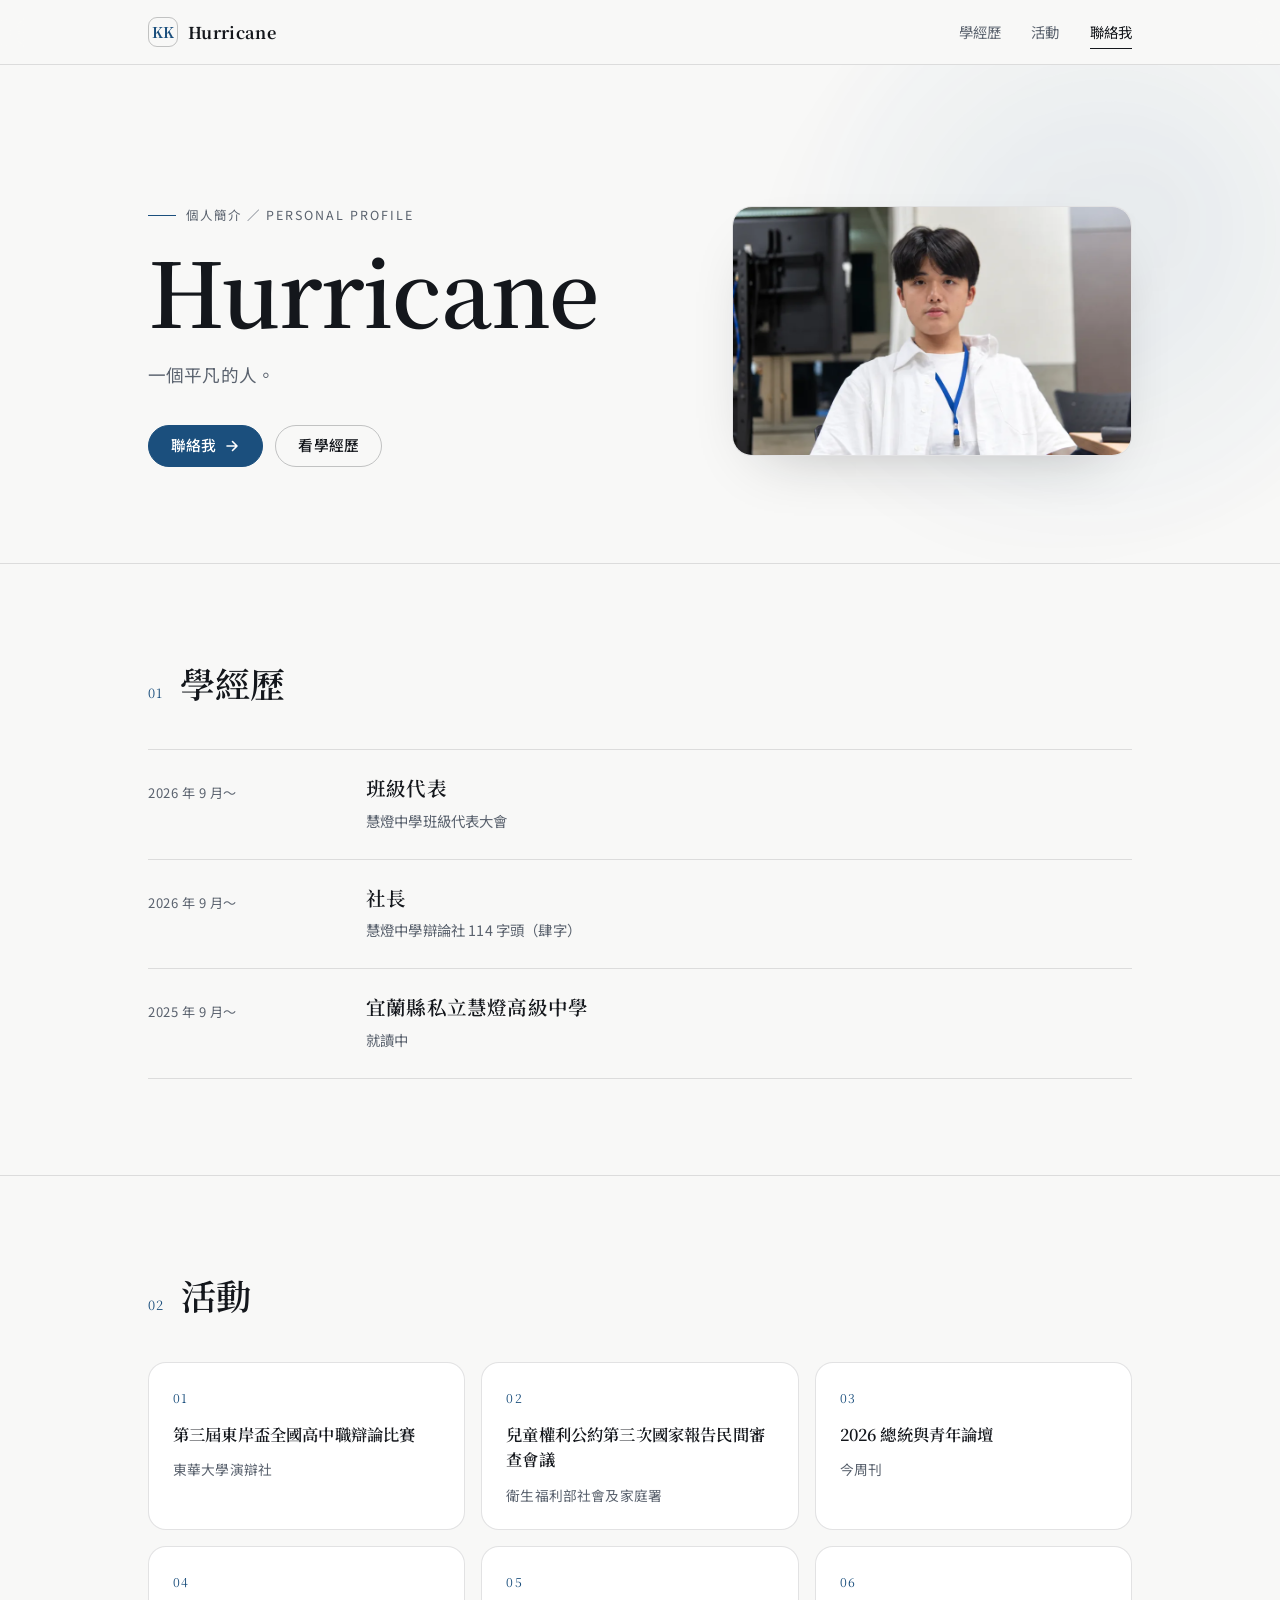
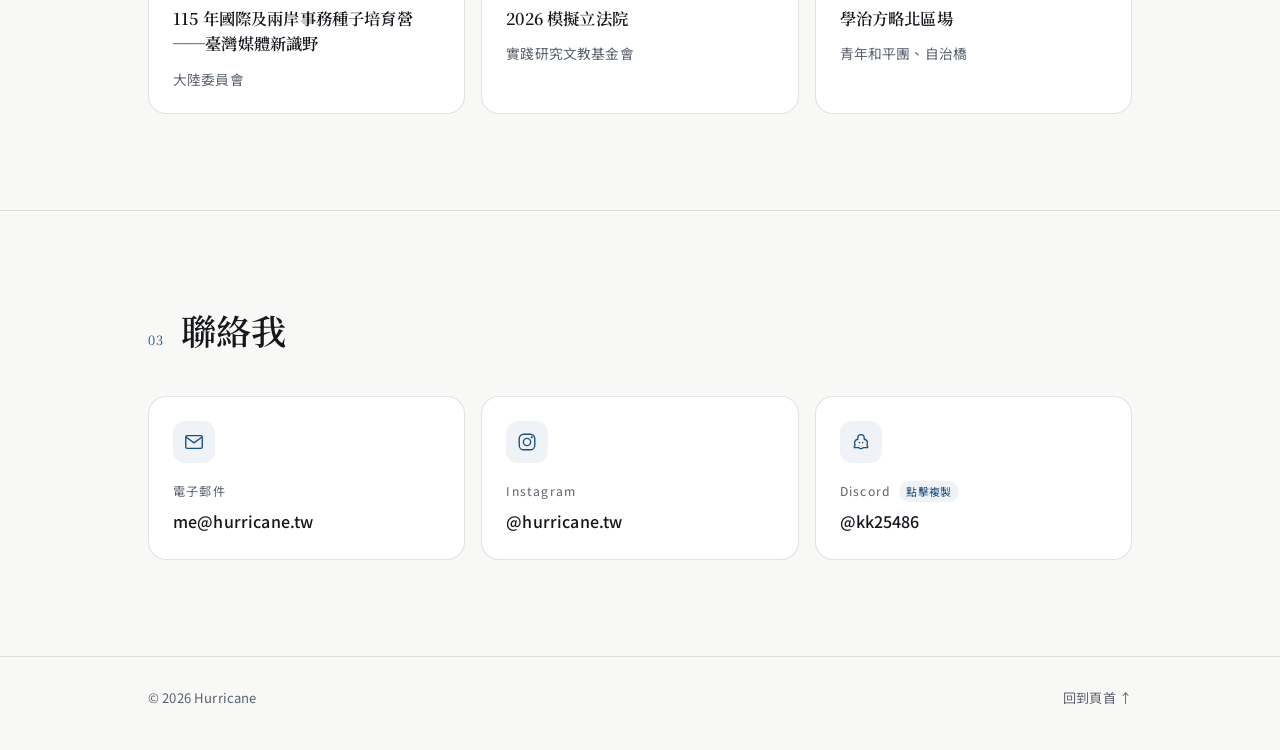
==== commit 78521c2b: "26/10/24 Personal website created. (v1)" ====
--- a/index.html
+++ b/index.html
@@ -1,94 +1,219 @@
-<!DOCTYPE HTML>
-<html>
-	<head>
-		<title>Hurricane</title>
-		<meta charset="utf-8" />
-		<meta name="viewport" content="width=device-width, initial-scale=1, user-scalable=no" />
-		<link rel="stylesheet" href="assets/css/main.css" />
-	</head>
-	<body class="is-preload">
-			<header id="header">
-				<div class="inner">
-					<a href="#" class="image avatar"><img src="images/avatar.jpg" alt="" /></a>
-					<h1><strong>Hurricane</strong></h1>
-					<h2><strong>法律．政治．科技</strong></h2>
-				</div>
-			</header>
-			<div id="main">
-					<section id="one">
-						<header class="major">
-							<h2 style="color: #000;">"Innovation distinguishes between a leader and a follower."<br/>- Steve Jobs</h2>
-						</header>
-						<hr>
-						<h3>聯絡我</h3>
-						<div style="display: grid; grid-template-columns: 4em max-content max-content max-content; gap: 0 1em;">
-							<div style="color: #a2a2a2;">電子郵件</div>
-							<div style="color: #000;">me@hurricane.tw</div>
-
-							<div style="color: #a2a2a2;">Instagram 公帳</div>
-							<div style="color: #000;">me.hurricane.tw</div>
-
-							<div style="color: #a2a2a2;">Discord</div>
-							<div style="color: #000;">kk25486</div>
-
-							<div style="color: #a2a2a2;">Instagram 私帳</div>
-							<div style="color: #000;">hurricane.tw</div>
-						</div>
-						<hr>
-						<h3>學經歷</h3>
-						<div style="display: grid; grid-template-columns: 1em max-content max-content max-content; gap: 0 1em;">
-							<div style="color: #a2a2a2;">．</div>
-							<div style="color: #a2a2a2;">2026.09 ~</div>
-							<div style="color: #000;">慧燈高中辯論社肆字</div>
-							<div style="color: #a2a2a2;">社長</div>
-
-							<div style="color: #a2a2a2;">．</div>
-							<div style="color: #a2a2a2;">2025.09 ~</div>
-							<div style="color: #000;">宜蘭縣私立慧燈高級中學</div>
-							<div style="color: #a2a2a2;">學生</div>
-
-							<div style="color: #a2a2a2;">．</div>
-							<div style="color: #a2a2a2;">2025.09 ~ 2026.01</div>
-							<div style="color: #000;">宜蘭縣私立慧燈高級中學</div>
-							<div style="color: #a2a2a2;">班級代表</div>
-						</div>
-						<hr>
-						<h3>活動</h3>
-							<div style="display: grid; grid-template-columns: 1em max-content max-content max-content; gap: 0 1em;">
-							<div style="color: #a2a2a2;">．</div>
-							<div style="color: #a2a2a2;">2026.08</div>
-							<div style="color: #000;">模擬立法院</div>
-							<div style="color: #a2a2a2;">學員</div>
-
-							<div style="color: #a2a2a2;">．</div>
-							<div style="color: #a2a2a2;">2026.08</div>
-							<div style="color: #000;">國際及兩岸事務種子培育營｜臺灣媒體新識野</div>
-							<div style="color: #a2a2a2;">學員</div>
-
-							<div style="color: #a2a2a2;">．</div>
-							<div style="color: #a2a2a2;">2026.05</div>
-							<div style="color: #000;">今周刊總統與青年論壇</div>
-							<div style="color: #a2a2a2;">提案者</div>
-
-							<div style="color: #a2a2a2;">．</div>
-							<div style="color: #a2a2a2;">2026.05</div>
-							<div style="color: #000;">兒童權利公約第三次國家報告第二輪民間審查會議</div>
-							<div style="color: #a2a2a2;">兒少代表</div>
-
-							<div style="color: #a2a2a2;">．</div>
-							<div style="color: #a2a2a2;">2026.04</div>
-							<div style="color: #000;">東岸盃全國高中職辯論比賽</div>
-							<div style="color: #a2a2a2;">辯士</div>
-						</div>
-						<hr>
-						<p>本網頁於 2026 年 8 月 18 日更新</p>
-					</section>
-			</div>
-			<script src="assets/js/jquery.min.js"></script>
-			<script src="assets/js/jquery.poptrox.min.js"></script>
-			<script src="assets/js/browser.min.js"></script>
-			<script src="assets/js/breakpoints.min.js"></script>
-			<script src="assets/js/util.js"></script>
-			<script src="assets/js/main.js"></script>
-	</body>
-</html>+<!doctype html>
+<html lang="zh-Hant">
+<head>
+<meta charset="utf-8">
+<meta name="viewport" content="width=device-width, initial-scale=1">
+<title>Hurricane</title>
+<meta name="description" content="Hurricane">
+<meta name="author" content="Hurricane">
+<link rel="canonical" href="https://me.hurricane.tw/">
+
+<meta property="og:type" content="profile">
+<meta property="og:locale" content="zh_TW">
+<meta property="og:site_name" content="Hurricane">
+<meta property="og:title" content="Hurricane">
+<meta property="og:description" content="Hurricane">
+<meta property="og:url" content="https://me.hurricane.tw/">
+<meta property="og:image" content="https://me.hurricane.tw/assets/og-image.jpg">
+<meta property="og:image:width" content="1200">
+<meta property="og:image:height" content="630">
+<meta property="og:image:alt" content="Hurricane">
+<meta name="twitter:card" content="summary_large_image">
+<meta name="twitter:title" content="Hurricane">
+<meta name="twitter:description" content="Hurrican">
+<meta name="twitter:image" content="https://me.hurricane.tw/assets/og-image.jpg">
+<meta property="og:url" content="https://me.hurricane.tw/">
+<meta name="twitter:card" content="summary">
+<meta name="twitter:title" content="Hurricane">
+
+<meta name="theme-color" content="#f8f8f7" media="(prefers-color-scheme: light)">
+<meta name="theme-color" content="#111316" media="(prefers-color-scheme: dark)">
+<link rel="icon" href="favicon.svg" type="image/svg+xml">
+
+<link rel="preconnect" href="https://fonts.googleapis.com">
+<link rel="preconnect" href="https://fonts.gstatic.com" crossorigin>
+<link rel="stylesheet" href="https://fonts.googleapis.com/css2?family=Noto+Sans+TC:wght@400;500;700&family=Noto+Serif+TC:wght@600;700&display=swap">
+<link rel="stylesheet" href="assets/styles.css">
+
+<script type="application/ld+json">
+{
+  "@context": "https://schema.org",
+  "@type": "Person",
+  "name": "Hurricane",
+  "url": "https://me.hurricane.tw/",
+  "email": "mailto:me@hurricane.tw",
+  "description": "Hurrican",
+  "affiliation": {
+    "@type": "EducationalOrganization",
+    "name": "財團法人宜蘭縣私立慧燈高級中學"
+  }
+}
+</script>
+</head>
+<body>
+<a class="skip-link" href="#main">跳至主要內容</a>
+
+<header class="site-header">
+  <div class="wrap header-inner">
+    <a class="brand" href="#top">
+      <span class="brand-mark" aria-hidden="true">KK</span>
+      <span class="brand-text">Hurricane</span>
+    </a>
+    <nav class="nav" aria-label="主要導覽">
+      <a href="#experience">學經歷</a>
+      <a href="#activities">活動</a>
+      <a href="#contact">聯絡我</a>
+    </nav>
+  </div>
+</header>
+
+<main id="main">
+  <section class="hero" id="top">
+    <div class="hero-glow" aria-hidden="true"></div>
+    <div class="wrap hero-grid">
+      <div class="hero-copy">
+        <p class="eyebrow" data-reveal>個人簡介 ／ Personal Profile</p>
+        <h1 class="hero-title" data-reveal>Hurricane</h1>
+        <p class="hero-tagline" data-reveal>
+          一個平凡的人。
+        </p>
+        <div class="hero-actions" data-reveal>
+          <a class="btn btn-primary" href="#contact">
+            聯絡我
+            <svg viewBox="0 0 16 16" width="16" height="16" aria-hidden="true"><path d="M3 8h9M8.5 3.5 13 8l-4.5 4.5" fill="none" stroke="currentColor" stroke-width="1.6" stroke-linecap="round" stroke-linejoin="round"/></svg>
+          </a>
+          <a class="btn btn-ghost" href="#experience">看學經歷</a>
+        </div>
+      </div>
+
+      <figure class="hero-portrait" data-reveal>
+        <picture>
+          <source srcset="assets/avatar.webp" type="image/webp">
+          <img src="assets/avatar.jpg" alt="Hurricane 的個人照" width="1000" height="563" fetchpriority="high" decoding="async">
+        </picture>
+      </figure>
+    </div>
+  </section>
+
+  <section class="section" id="experience">
+    <div class="wrap">
+      <div class="section-head" data-reveal>
+        <span class="section-num">01</span>
+        <h2 class="section-title">學經歷</h2>
+      </div>
+
+      <ol class="timeline">
+        <li class="timeline-item" data-reveal>
+          <span class="timeline-date">2026 年 9 月～</span>
+          <div class="timeline-body">
+            <h3>班級代表</h3>
+            <p>慧燈中學班級代表大會</p>
+          </div>
+        </li>
+        <li class="timeline-item" data-reveal>
+          <span class="timeline-date">2026 年 9 月～</span>
+          <div class="timeline-body">
+            <h3>社長</h3>
+            <p>慧燈中學辯論社 114 字頭（肆字）</p>
+          </div>
+        </li>
+        <li class="timeline-item" data-reveal>
+          <span class="timeline-date">2025 年 9 月～</span>
+          <div class="timeline-body">
+            <h3>宜蘭縣私立慧燈高級中學</h3>
+            <p>就讀中</p>
+          </div>
+        </li>
+      </ol>
+    </div>
+  </section>
+
+  <section class="section" id="activities">
+    <div class="wrap">
+      <div class="section-head" data-reveal>
+        <span class="section-num">02</span>
+        <h2 class="section-title">活動</h2>
+      </div>
+
+      <ul class="activity-grid">
+        <li class="activity" data-reveal>
+          <span class="activity-index">01</span>
+          <h3>第三屆東岸盃全國高中職辯論比賽</h3>
+          <p>東華大學演辯社</p>
+        </li>
+        <li class="activity" data-reveal>
+          <span class="activity-index">02</span>
+          <h3>兒童權利公約第三次國家報告民間審查會議</h3>
+          <p>衛生福利部社會及家庭署</p>
+        </li>
+        <li class="activity" data-reveal>
+          <span class="activity-index">03</span>
+          <h3>2026 總統與青年論壇</h3>
+          <p>今周刊</p>
+        </li>
+        <li class="activity" data-reveal>
+          <span class="activity-index">04</span>
+          <h3>115 年國際及兩岸事務種子培育營──臺灣媒體新識野</h3>
+          <p>大陸委員會</p>
+        </li>
+        <li class="activity" data-reveal>
+          <span class="activity-index">05</span>
+          <h3>2026 模擬立法院</h3>
+          <p>實踐研究文教基金會</p>
+        </li>
+        <li class="activity" data-reveal>
+          <span class="activity-index">06</span>
+          <h3>學治方略北區場</h3>
+          <p>青年和平團、自治橋</p>
+        </li>
+      </ul>
+    </div>
+  </section>
+
+  <section class="section section-contact" id="contact">
+    <div class="wrap">
+      <div class="section-head" data-reveal>
+        <span class="section-num">03</span>
+        <h2 class="section-title">聯絡我</h2>
+      </div>
+
+      <div class="contact-grid">
+        <a class="contact-card" href="mailto:me@hurricane.tw" data-reveal>
+          <span class="contact-icon" aria-hidden="true">
+            <svg viewBox="0 0 24 24" width="22" height="22"><path d="M3 6.5A1.5 1.5 0 0 1 4.5 5h15A1.5 1.5 0 0 1 21 6.5v11a1.5 1.5 0 0 1-1.5 1.5h-15A1.5 1.5 0 0 1 3 17.5v-11Z" fill="none" stroke="currentColor" stroke-width="1.5"/><path d="m3.6 6.8 8.4 6.2 8.4-6.2" fill="none" stroke="currentColor" stroke-width="1.5" stroke-linecap="round"/></svg>
+          </span>
+          <span class="contact-label">電子郵件</span>
+          <span class="contact-value">me@hurricane.tw</span>
+        </a>
+
+        <a class="contact-card" href="https://www.instagram.com/hurricane.tw/" target="_blank" rel="noopener noreferrer" data-reveal>
+          <span class="contact-icon" aria-hidden="true">
+            <svg viewBox="0 0 24 24" width="22" height="22"><rect x="3.5" y="3.5" width="17" height="17" rx="5" fill="none" stroke="currentColor" stroke-width="1.5"/><circle cx="12" cy="12" r="4" fill="none" stroke="currentColor" stroke-width="1.5"/><circle cx="17.2" cy="6.8" r="1.2" fill="currentColor"/></svg>
+          </span>
+          <span class="contact-label">Instagram</span>
+          <span class="contact-value">@hurricane.tw</span>
+        </a>
+
+        <button class="contact-card" type="button" data-copy="@kk25486" data-reveal>
+          <span class="contact-icon" aria-hidden="true">
+            <svg viewBox="0 0 24 24" width="22" height="22"><path d="M8.5 7.5c0-2 1.6-3.5 3.5-3.5s3.5 1.5 3.5 3.5v1.5c2 .4 3.5 2.1 3.5 4.2 0 .8-.2 1.5-.6 2.2l.9 1.6a.8.8 0 0 1-.7 1.2h-4.1a4 4 0 0 1-5 0H5.4a.8.8 0 0 1-.7-1.2l.9-1.6a4.7 4.7 0 0 1-.6-2.2c0-2.1 1.5-3.8 3.5-4.2V7.5Z" fill="none" stroke="currentColor" stroke-width="1.4" stroke-linejoin="round"/><circle cx="10.2" cy="12.6" r=".9" fill="currentColor"/><circle cx="13.8" cy="12.6" r=".9" fill="currentColor"/></svg>
+          </span>
+          <span class="contact-label">Discord<em class="hint">點擊複製</em></span>
+          <span class="contact-value">@kk25486</span>
+        </button>
+      </div>
+    </div>
+  </section>
+</main>
+
+<footer class="site-footer">
+  <div class="wrap footer-inner">
+    <p>© <span id="year">2026</span> Hurricane</p>
+    <a href="#top">回到頁首 ↑</a>
+  </div>
+</footer>
+
+<div class="toast" id="toast" role="status" aria-live="polite"></div>
+<script src="assets/main.js" defer></script>
+</body>
+</html>
--- a/assets/styles.css
+++ b/assets/styles.css
@@ -0,0 +1,663 @@
+/* ==========================================================================
+   Hurricane — personal site
+   ========================================================================== */
+
+:root {
+  --bg: #f8f8f7;
+  --bg-elevated: #ffffff;
+  --text: #14171c;
+  --muted: #5a626e;
+  --line: rgba(20, 23, 28, 0.12);
+  --line-strong: rgba(20, 23, 28, 0.24);
+  --accent: #1b4f7d;
+  --accent-hover: #143c60;
+  --accent-soft: rgba(27, 79, 125, 0.07);
+  --shadow: 0 24px 60px -32px rgba(20, 23, 28, 0.3);
+  --radius: 18px;
+  --wrap: 1080px;
+  --sans: "Noto Sans TC", "PingFang TC", "Microsoft JhengHei", system-ui, -apple-system, sans-serif;
+  --serif: "Noto Serif TC", "Songti TC", "PMingLiU", Georgia, serif;
+}
+
+@media (prefers-color-scheme: dark) {
+  :root {
+    --bg: #111316;
+    --bg-elevated: #181b1f;
+    --text: #eceef1;
+    --muted: #a0a6af;
+    --line: rgba(236, 238, 241, 0.12);
+    --line-strong: rgba(236, 238, 241, 0.22);
+    --accent: #8bbede;
+    --accent-hover: #a8d1ea;
+    --accent-soft: rgba(139, 190, 222, 0.11);
+    --shadow: 0 24px 60px -32px rgba(0, 0, 0, 0.8);
+  }
+}
+
+*,
+*::before,
+*::after {
+  box-sizing: border-box;
+}
+
+html {
+  scroll-behavior: smooth;
+  -webkit-text-size-adjust: 100%;
+}
+
+body {
+  margin: 0;
+  background: var(--bg);
+  color: var(--text);
+  font-family: var(--sans);
+  font-size: 16px;
+  line-height: 1.75;
+  letter-spacing: 0.01em;
+  -webkit-font-smoothing: antialiased;
+}
+
+h1, h2, h3 {
+  margin: 0;
+  font-family: var(--serif);
+  font-weight: 600;
+  line-height: 1.3;
+  letter-spacing: 0.01em;
+}
+
+p {
+  margin: 0;
+}
+
+a {
+  color: inherit;
+  text-decoration: none;
+}
+
+button {
+  font: inherit;
+  color: inherit;
+  background: none;
+  border: 0;
+  cursor: pointer;
+}
+
+::selection {
+  background: var(--accent);
+  color: #fff;
+}
+
+:focus-visible {
+  outline: 2px solid var(--accent);
+  outline-offset: 3px;
+  border-radius: 4px;
+}
+
+.wrap {
+  width: 100%;
+  max-width: var(--wrap);
+  margin: 0 auto;
+  padding: 0 clamp(20px, 5vw, 48px);
+}
+
+.skip-link {
+  position: absolute;
+  top: -60px;
+  left: 20px;
+  z-index: 100;
+  padding: 10px 16px;
+  background: var(--text);
+  color: var(--bg);
+  border-radius: 999px;
+  font-size: 0.85rem;
+  transition: top 0.2s ease;
+}
+
+.skip-link:focus {
+  top: 12px;
+}
+
+/* Header ------------------------------------------------------------------ */
+
+.site-header {
+  position: sticky;
+  top: 0;
+  z-index: 50;
+  background: color-mix(in srgb, var(--bg) 84%, transparent);
+  backdrop-filter: saturate(160%) blur(14px);
+  border-bottom: 1px solid var(--line);
+}
+
+.header-inner {
+  display: flex;
+  align-items: center;
+  justify-content: space-between;
+  gap: 20px;
+  height: 64px;
+}
+
+.brand {
+  display: inline-flex;
+  align-items: center;
+  gap: 10px;
+  font-family: var(--serif);
+  font-size: 1.02rem;
+  font-weight: 700;
+  letter-spacing: 0.02em;
+}
+
+.brand-mark {
+  display: grid;
+  place-items: center;
+  width: 30px;
+  height: 30px;
+  border: 1px solid var(--line-strong);
+  border-radius: 9px;
+  font-size: 0.9rem;
+  line-height: 1;
+  color: var(--accent);
+}
+
+.nav {
+  display: flex;
+  align-items: center;
+  gap: clamp(14px, 3vw, 30px);
+  font-size: 0.9rem;
+  color: var(--muted);
+}
+
+.nav a {
+  position: relative;
+  padding: 4px 0;
+  transition: color 0.2s ease;
+}
+
+.nav a:hover {
+  color: var(--text);
+}
+
+.nav a[aria-current="true"] {
+  color: var(--text);
+}
+
+.nav a::after {
+  content: "";
+  position: absolute;
+  left: 0;
+  bottom: 0;
+  width: 100%;
+  height: 1px;
+  background: currentColor;
+  transform: scaleX(0);
+  transform-origin: right;
+  transition: transform 0.25s ease;
+}
+
+.nav a:hover::after {
+  transform: scaleX(1);
+  transform-origin: left;
+}
+
+.nav a[aria-current="true"]::after {
+  transform: scaleX(1);
+  transform-origin: left;
+}
+
+/* Hero -------------------------------------------------------------------- */
+
+.hero {
+  position: relative;
+  overflow: hidden;
+  padding: clamp(64px, 11vw, 130px) 0 clamp(56px, 8vw, 96px);
+}
+
+.hero-glow {
+  position: absolute;
+  inset: -30% -10% auto auto;
+  width: min(720px, 90vw);
+  aspect-ratio: 1;
+  border-radius: 50%;
+  background:
+    radial-gradient(circle at 50% 50%, var(--accent-soft), transparent 62%),
+    radial-gradient(circle at 65% 40%, color-mix(in srgb, var(--accent) 6%, transparent), transparent 55%);
+  filter: blur(10px);
+  opacity: 0.75;
+  pointer-events: none;
+}
+
+.hero-grid {
+  position: relative;
+  display: grid;
+  grid-template-columns: minmax(0, 1fr) minmax(280px, 400px);
+  gap: clamp(32px, 6vw, 68px);
+  align-items: center;
+}
+
+.hero-portrait {
+  margin: 0;
+}
+
+.hero-portrait img {
+  display: block;
+  width: 100%;
+  height: auto;
+  aspect-ratio: 16 / 10;
+  object-fit: cover;
+  border-radius: 20px;
+  border: 1px solid var(--line);
+  box-shadow: var(--shadow);
+  background: var(--bg-elevated);
+}
+
+.eyebrow {
+  display: inline-flex;
+  align-items: center;
+  gap: 10px;
+  margin-bottom: 18px;
+  font-size: 0.78rem;
+  letter-spacing: 0.16em;
+  text-transform: uppercase;
+  color: var(--muted);
+}
+
+.eyebrow::before {
+  content: "";
+  width: 28px;
+  height: 1px;
+  background: var(--accent);
+}
+
+.hero-title {
+  font-size: clamp(3.1rem, 9vw, 5.6rem);
+  line-height: 1.02;
+  letter-spacing: -0.015em;
+  margin-bottom: 24px;
+}
+
+.hero-tagline {
+  max-width: 34em;
+  font-size: clamp(1rem, 1.6vw, 1.1rem);
+  color: var(--muted);
+}
+
+.hero-actions {
+  display: flex;
+  flex-wrap: wrap;
+  gap: 12px;
+  margin-top: 34px;
+}
+
+.btn {
+  display: inline-flex;
+  align-items: center;
+  gap: 8px;
+  padding: 12px 22px;
+  border-radius: 999px;
+  font-size: 0.92rem;
+  font-weight: 500;
+  line-height: 1;
+  transition: transform 0.2s ease, background 0.2s ease, border-color 0.2s ease, color 0.2s ease;
+}
+
+.btn:active {
+  transform: translateY(1px);
+}
+
+.btn-primary {
+  background: var(--accent);
+  color: #fff;
+  border: 1px solid var(--accent);
+}
+
+.btn-primary:hover {
+  background: var(--accent-hover);
+  border-color: var(--accent-hover);
+}
+
+@media (prefers-color-scheme: dark) {
+  .btn-primary {
+    color: #111316;
+  }
+}
+
+.btn-ghost {
+  border: 1px solid var(--line-strong);
+  color: var(--text);
+}
+
+.btn-ghost:hover {
+  background: var(--accent-soft);
+  border-color: var(--accent);
+}
+
+/* Sections ---------------------------------------------------------------- */
+
+.section {
+  padding: clamp(56px, 8vw, 96px) 0;
+  border-top: 1px solid var(--line);
+  scroll-margin-top: 64px;
+}
+
+.section-head {
+  display: flex;
+  align-items: baseline;
+  gap: 16px;
+  margin-bottom: clamp(28px, 4vw, 44px);
+}
+
+.section-num {
+  font-family: var(--serif);
+  font-size: 0.8rem;
+  letter-spacing: 0.1em;
+  color: var(--accent);
+  padding-top: 0.35em;
+}
+
+.section-title {
+  font-size: clamp(1.6rem, 3.2vw, 2.2rem);
+}
+
+.prose {
+  max-width: 66ch;
+  font-size: clamp(0.98rem, 1.5vw, 1.06rem);
+  color: var(--muted);
+}
+
+.prose p + p {
+  margin-top: 1.1em;
+}
+
+/* Timeline ---------------------------------------------------------------- */
+
+.timeline {
+  margin: 0;
+  padding: 0;
+  list-style: none;
+  border-top: 1px solid var(--line);
+}
+
+.timeline-item {
+  display: grid;
+  grid-template-columns: minmax(120px, 170px) minmax(0, 1fr);
+  gap: clamp(16px, 4vw, 48px);
+  padding: 26px 0;
+  border-bottom: 1px solid var(--line);
+}
+
+.timeline-date {
+  font-size: 0.82rem;
+  letter-spacing: 0.04em;
+  color: var(--muted);
+  padding-top: 0.45em;
+}
+
+.timeline-body h3 {
+  font-size: clamp(1.05rem, 2vw, 1.22rem);
+  font-weight: 600;
+}
+
+.timeline-body p {
+  margin-top: 6px;
+  font-size: 0.9rem;
+  color: var(--muted);
+}
+
+/* Activities -------------------------------------------------------------- */
+
+.activity-grid {
+  display: grid;
+  grid-template-columns: repeat(auto-fill, minmax(min(100%, 300px), 1fr));
+  gap: 16px;
+  margin: 0;
+  padding: 0;
+  list-style: none;
+}
+
+.activity {
+  position: relative;
+  padding: 24px 24px 22px;
+  background: var(--bg-elevated);
+  border: 1px solid var(--line);
+  border-radius: var(--radius);
+  transition: transform 0.25s ease, border-color 0.25s ease, box-shadow 0.25s ease;
+}
+
+.activity:hover {
+  transform: translateY(-3px);
+  border-color: var(--line-strong);
+  box-shadow: var(--shadow);
+}
+
+.activity-index {
+  display: block;
+  margin-bottom: 14px;
+  font-family: var(--serif);
+  font-size: 0.76rem;
+  letter-spacing: 0.12em;
+  color: var(--accent);
+}
+
+.activity h3 {
+  font-size: 1.02rem;
+  font-weight: 600;
+  line-height: 1.55;
+}
+
+.activity p {
+  margin-top: 10px;
+  font-size: 0.86rem;
+  color: var(--muted);
+}
+
+/* Contact ----------------------------------------------------------------- */
+
+.contact-lead {
+  max-width: 46ch;
+  margin-bottom: clamp(24px, 4vw, 36px);
+  color: var(--muted);
+}
+
+.contact-grid {
+  display: grid;
+  grid-template-columns: repeat(auto-fit, minmax(min(100%, 240px), 1fr));
+  gap: 16px;
+}
+
+.contact-card {
+  display: flex;
+  flex-direction: column;
+  align-items: flex-start;
+  gap: 4px;
+  padding: 24px;
+  text-align: left;
+  background: var(--bg-elevated);
+  border: 1px solid var(--line);
+  border-radius: var(--radius);
+  transition: border-color 0.25s ease, transform 0.25s ease, background 0.25s ease;
+}
+
+.contact-card:hover {
+  border-color: var(--accent);
+  transform: translateY(-3px);
+}
+
+.contact-icon {
+  display: grid;
+  place-items: center;
+  width: 42px;
+  height: 42px;
+  margin-bottom: 14px;
+  border-radius: 12px;
+  background: var(--accent-soft);
+  color: var(--accent);
+}
+
+.contact-label {
+  display: flex;
+  align-items: center;
+  gap: 8px;
+  font-size: 0.76rem;
+  letter-spacing: 0.1em;
+  color: var(--muted);
+}
+
+.hint {
+  font-style: normal;
+  font-size: 0.68rem;
+  letter-spacing: 0.04em;
+  padding: 1px 7px;
+  border-radius: 999px;
+  background: var(--accent-soft);
+  color: var(--accent);
+}
+
+.contact-value {
+  font-size: 1rem;
+  font-weight: 500;
+  word-break: break-all;
+}
+
+/* Footer ------------------------------------------------------------------ */
+
+.site-footer {
+  padding: 30px 0 40px;
+  border-top: 1px solid var(--line);
+}
+
+.footer-inner {
+  display: flex;
+  flex-wrap: wrap;
+  align-items: center;
+  justify-content: space-between;
+  gap: 12px;
+  font-size: 0.82rem;
+  color: var(--muted);
+}
+
+.footer-inner a {
+  transition: color 0.2s ease;
+}
+
+.footer-inner a:hover {
+  color: var(--text);
+}
+
+/* Toast ------------------------------------------------------------------- */
+
+.toast {
+  position: fixed;
+  left: 50%;
+  bottom: 28px;
+  z-index: 80;
+  padding: 11px 20px;
+  font-size: 0.85rem;
+  color: var(--bg);
+  background: var(--text);
+  border-radius: 999px;
+  box-shadow: 0 12px 30px -12px rgba(0, 0, 0, 0.45);
+  opacity: 0;
+  transform: translate(-50%, 12px);
+  pointer-events: none;
+  transition: opacity 0.25s ease, transform 0.25s ease;
+}
+
+.toast.is-visible {
+  opacity: 1;
+  transform: translate(-50%, 0);
+}
+
+/* Motion ------------------------------------------------------------------ */
+
+.js [data-reveal] {
+  opacity: 0;
+  transform: translateY(16px);
+  transition: opacity 0.7s cubic-bezier(0.22, 1, 0.36, 1), transform 0.7s cubic-bezier(0.22, 1, 0.36, 1);
+  transition-delay: var(--reveal-delay, 0ms);
+}
+
+.js [data-reveal].is-revealed {
+  opacity: 1;
+  transform: none;
+}
+
+@media (prefers-reduced-motion: reduce) {
+  html {
+    scroll-behavior: auto;
+  }
+
+  *,
+  *::before,
+  *::after {
+    animation-duration: 0.001ms !important;
+    transition-duration: 0.001ms !important;
+  }
+
+  .js [data-reveal] {
+    opacity: 1;
+    transform: none;
+  }
+}
+
+/* Responsive -------------------------------------------------------------- */
+
+@media (max-width: 840px) {
+  .hero-grid {
+    grid-template-columns: minmax(0, 1fr);
+    gap: 36px;
+  }
+
+  .hero-portrait {
+    max-width: 440px;
+  }
+}
+
+@media (max-width: 600px) {
+  body {
+    font-size: 15.5px;
+  }
+
+  .brand-text {
+    display: none;
+  }
+
+  .nav {
+    gap: 14px;
+    font-size: 0.84rem;
+  }
+
+  .timeline-item {
+    grid-template-columns: minmax(0, 1fr);
+    gap: 6px;
+    padding: 22px 0;
+  }
+
+  .timeline-date {
+    padding-top: 0;
+    font-size: 0.78rem;
+  }
+}
+
+@media print {
+  .site-header,
+  .hero-glow,
+  .hero-actions,
+  .site-footer,
+  .toast {
+    display: none !important;
+  }
+
+  body {
+    background: #fff;
+    color: #000;
+  }
+
+  .js [data-reveal] {
+    opacity: 1 !important;
+    transform: none !important;
+  }
+
+  .section,
+  .activity,
+  .contact-card {
+    break-inside: avoid;
+  }
+}
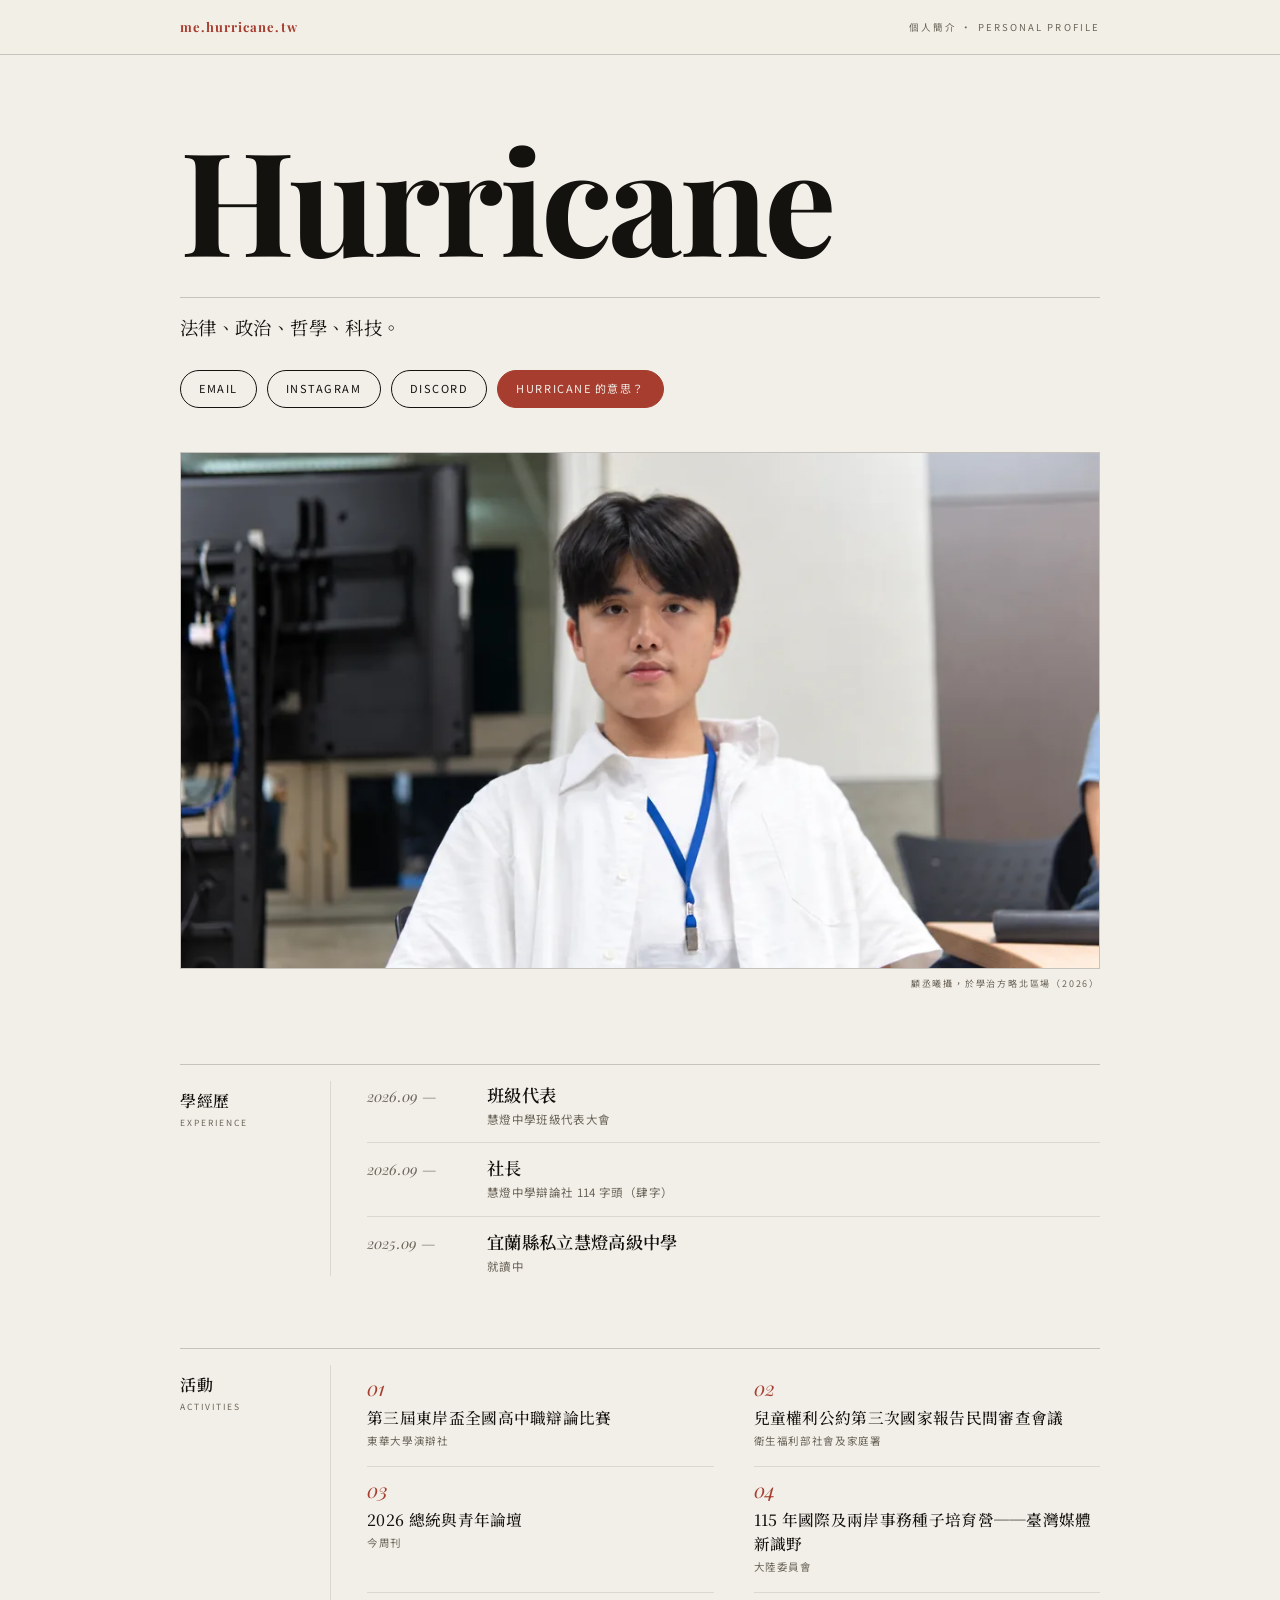
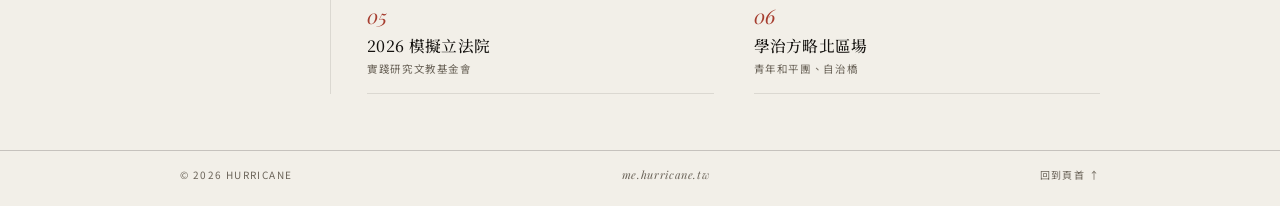
==== commit cf44631f: "Add files via upload" ====
--- a/index.html
+++ b/index.html
@@ -12,7 +12,7 @@
 <meta property="og:locale" content="zh_TW">
 <meta property="og:site_name" content="Hurricane">
 <meta property="og:title" content="Hurricane">
-<meta property="og:description" content="Hurricane">
+<meta property="og:description" content="">
 <meta property="og:url" content="https://me.hurricane.tw/">
 <meta property="og:image" content="https://me.hurricane.tw/assets/og-image.jpg">
 <meta property="og:image:width" content="1200">
@@ -20,19 +20,16 @@
 <meta property="og:image:alt" content="Hurricane">
 <meta name="twitter:card" content="summary_large_image">
 <meta name="twitter:title" content="Hurricane">
-<meta name="twitter:description" content="Hurrican">
+<meta name="twitter:description" content="">
 <meta name="twitter:image" content="https://me.hurricane.tw/assets/og-image.jpg">
-<meta property="og:url" content="https://me.hurricane.tw/">
-<meta name="twitter:card" content="summary">
-<meta name="twitter:title" content="Hurricane">
 
-<meta name="theme-color" content="#f8f8f7" media="(prefers-color-scheme: light)">
-<meta name="theme-color" content="#111316" media="(prefers-color-scheme: dark)">
+<meta name="theme-color" content="#f2efe8" media="(prefers-color-scheme: light)">
+<meta name="theme-color" content="#121110" media="(prefers-color-scheme: dark)">
 <link rel="icon" href="favicon.svg" type="image/svg+xml">
 
 <link rel="preconnect" href="https://fonts.googleapis.com">
 <link rel="preconnect" href="https://fonts.gstatic.com" crossorigin>
-<link rel="stylesheet" href="https://fonts.googleapis.com/css2?family=Noto+Sans+TC:wght@400;500;700&family=Noto+Serif+TC:wght@600;700&display=swap">
+<link rel="stylesheet" href="https://fonts.googleapis.com/css2?family=Playfair+Display:ital,wght@0,500;0,700;1,500&family=Noto+Serif+TC:wght@400;500;600&family=Noto+Sans+TC:wght@400;500;700&display=swap">
 <link rel="stylesheet" href="assets/styles.css">
 
 <script type="application/ld+json">
@@ -42,84 +39,71 @@
   "name": "Hurricane",
   "url": "https://me.hurricane.tw/",
   "email": "mailto:me@hurricane.tw",
-  "description": "Hurrican",
+  "description": "Hurricane",
   "affiliation": {
     "@type": "EducationalOrganization",
     "name": "財團法人宜蘭縣私立慧燈高級中學"
-  }
+  },
 }
 </script>
 </head>
 <body>
 <a class="skip-link" href="#main">跳至主要內容</a>
 
-<header class="site-header">
-  <div class="wrap header-inner">
-    <a class="brand" href="#top">
-      <span class="brand-mark" aria-hidden="true">KK</span>
-      <span class="brand-text">Hurricane</span>
-    </a>
-    <nav class="nav" aria-label="主要導覽">
-      <a href="#experience">學經歷</a>
-      <a href="#activities">活動</a>
-      <a href="#contact">聯絡我</a>
-    </nav>
+<header class="masthead">
+  <div class="shell masthead-inner">
+    <p class="masthead-mark" aria-hidden="true">me.hurricane.tw</p>
+    <p class="masthead-note">個人簡介 · Personal Profile</p>
   </div>
 </header>
 
-<main id="main">
-  <section class="hero" id="top">
-    <div class="hero-glow" aria-hidden="true"></div>
-    <div class="wrap hero-grid">
-      <div class="hero-copy">
-        <p class="eyebrow" data-reveal>個人簡介 ／ Personal Profile</p>
-        <h1 class="hero-title" data-reveal>Hurricane</h1>
-        <p class="hero-tagline" data-reveal>
-          一個平凡的人。
-        </p>
-        <div class="hero-actions" data-reveal>
-          <a class="btn btn-primary" href="#contact">
-            聯絡我
-            <svg viewBox="0 0 16 16" width="16" height="16" aria-hidden="true"><path d="M3 8h9M8.5 3.5 13 8l-4.5 4.5" fill="none" stroke="currentColor" stroke-width="1.6" stroke-linecap="round" stroke-linejoin="round"/></svg>
-          </a>
-          <a class="btn btn-ghost" href="#experience">看學經歷</a>
-        </div>
-      </div>
+<main id="main" class="shell">
 
-      <figure class="hero-portrait" data-reveal>
-        <picture>
-          <source srcset="assets/avatar.webp" type="image/webp">
-          <img src="assets/avatar.jpg" alt="Hurricane 的個人照" width="1000" height="563" fetchpriority="high" decoding="async">
-        </picture>
-      </figure>
+  <section class="cover" id="top">
+    <h1 class="display">Hurricane</h1>
+    <div class="cover-foot">
+      <p class="deck">法律、政治、哲學、科技。</p>
+    </div>
+    <div class="cover-links">
+      <button class="pill pill--inverse" type="button" data-copy="me@hurricane.tw">EMail</button>
+      <button class="pill pill--inverse" type="button" data-copy="hurricane.tw">Instagram</button>
+      <button class="pill pill--inverse" type="button" data-copy="kk25486">Discord</button>
+      <a class="pill pill--site" href="https://www.hurricane.tw/">Hurricane 的意思？</a>
     </div>
   </section>
 
-  <section class="section" id="experience">
-    <div class="wrap">
-      <div class="section-head" data-reveal>
-        <span class="section-num">01</span>
-        <h2 class="section-title">學經歷</h2>
-      </div>
+  <figure class="feature">
+    <picture>
+      <source srcset="assets/avatar.webp" type="image/webp">
+      <img src="assets/avatar.jpg" alt="Hurricane 的個人照" width="1000" height="563" fetchpriority="high" decoding="async">
+    </picture>
+    <figcaption>顧丞曦攝，於學治方略北區場（2026）</figcaption>
+  </figure>
 
-      <ol class="timeline">
-        <li class="timeline-item" data-reveal>
-          <span class="timeline-date">2026 年 9 月～</span>
-          <div class="timeline-body">
+  <section class="spread" id="experience">
+    <div class="rail">
+      <h2 class="rail-title">學經歷</h2>
+      <span class="rail-en">Experience</span>
+    </div>
+    <div class="spread-body">
+      <ol class="index">
+        <li class="index-row">
+          <span class="index-date">2026.09 —</span>
+          <div class="index-main">
             <h3>班級代表</h3>
             <p>慧燈中學班級代表大會</p>
           </div>
         </li>
-        <li class="timeline-item" data-reveal>
-          <span class="timeline-date">2026 年 9 月～</span>
-          <div class="timeline-body">
+        <li class="index-row">
+          <span class="index-date">2026.09 —</span>
+          <div class="index-main">
             <h3>社長</h3>
             <p>慧燈中學辯論社 114 字頭（肆字）</p>
           </div>
         </li>
-        <li class="timeline-item" data-reveal>
-          <span class="timeline-date">2025 年 9 月～</span>
-          <div class="timeline-body">
+        <li class="index-row">
+          <span class="index-date">2025.09 —</span>
+          <div class="index-main">
             <h3>宜蘭縣私立慧燈高級中學</h3>
             <p>就讀中</p>
           </div>
@@ -128,41 +112,40 @@
     </div>
   </section>
 
-  <section class="section" id="activities">
-    <div class="wrap">
-      <div class="section-head" data-reveal>
-        <span class="section-num">02</span>
-        <h2 class="section-title">活動</h2>
-      </div>
-
-      <ul class="activity-grid">
-        <li class="activity" data-reveal>
-          <span class="activity-index">01</span>
+  <section class="spread" id="activities">
+    <div class="rail">
+      <h2 class="rail-title">活動</h2>
+      <span class="rail-en">Activities</span>
+    </div>
+    <div class="spread-body">
+      <ul class="works">
+        <li class="work">
+          <span class="work-num">01</span>
           <h3>第三屆東岸盃全國高中職辯論比賽</h3>
           <p>東華大學演辯社</p>
         </li>
-        <li class="activity" data-reveal>
-          <span class="activity-index">02</span>
+        <li class="work">
+          <span class="work-num">02</span>
           <h3>兒童權利公約第三次國家報告民間審查會議</h3>
           <p>衛生福利部社會及家庭署</p>
         </li>
-        <li class="activity" data-reveal>
-          <span class="activity-index">03</span>
+        <li class="work">
+          <span class="work-num">03</span>
           <h3>2026 總統與青年論壇</h3>
           <p>今周刊</p>
         </li>
-        <li class="activity" data-reveal>
-          <span class="activity-index">04</span>
+        <li class="work">
+          <span class="work-num">04</span>
           <h3>115 年國際及兩岸事務種子培育營──臺灣媒體新識野</h3>
           <p>大陸委員會</p>
         </li>
-        <li class="activity" data-reveal>
-          <span class="activity-index">05</span>
+        <li class="work">
+          <span class="work-num">05</span>
           <h3>2026 模擬立法院</h3>
           <p>實踐研究文教基金會</p>
         </li>
-        <li class="activity" data-reveal>
-          <span class="activity-index">06</span>
+        <li class="work">
+          <span class="work-num">06</span>
           <h3>學治方略北區場</h3>
           <p>青年和平團、自治橋</p>
         </li>
@@ -170,45 +153,12 @@
     </div>
   </section>
 
-  <section class="section section-contact" id="contact">
-    <div class="wrap">
-      <div class="section-head" data-reveal>
-        <span class="section-num">03</span>
-        <h2 class="section-title">聯絡我</h2>
-      </div>
-
-      <div class="contact-grid">
-        <a class="contact-card" href="mailto:me@hurricane.tw" data-reveal>
-          <span class="contact-icon" aria-hidden="true">
-            <svg viewBox="0 0 24 24" width="22" height="22"><path d="M3 6.5A1.5 1.5 0 0 1 4.5 5h15A1.5 1.5 0 0 1 21 6.5v11a1.5 1.5 0 0 1-1.5 1.5h-15A1.5 1.5 0 0 1 3 17.5v-11Z" fill="none" stroke="currentColor" stroke-width="1.5"/><path d="m3.6 6.8 8.4 6.2 8.4-6.2" fill="none" stroke="currentColor" stroke-width="1.5" stroke-linecap="round"/></svg>
-          </span>
-          <span class="contact-label">電子郵件</span>
-          <span class="contact-value">me@hurricane.tw</span>
-        </a>
-
-        <a class="contact-card" href="https://www.instagram.com/hurricane.tw/" target="_blank" rel="noopener noreferrer" data-reveal>
-          <span class="contact-icon" aria-hidden="true">
-            <svg viewBox="0 0 24 24" width="22" height="22"><rect x="3.5" y="3.5" width="17" height="17" rx="5" fill="none" stroke="currentColor" stroke-width="1.5"/><circle cx="12" cy="12" r="4" fill="none" stroke="currentColor" stroke-width="1.5"/><circle cx="17.2" cy="6.8" r="1.2" fill="currentColor"/></svg>
-          </span>
-          <span class="contact-label">Instagram</span>
-          <span class="contact-value">@hurricane.tw</span>
-        </a>
-
-        <button class="contact-card" type="button" data-copy="@kk25486" data-reveal>
-          <span class="contact-icon" aria-hidden="true">
-            <svg viewBox="0 0 24 24" width="22" height="22"><path d="M8.5 7.5c0-2 1.6-3.5 3.5-3.5s3.5 1.5 3.5 3.5v1.5c2 .4 3.5 2.1 3.5 4.2 0 .8-.2 1.5-.6 2.2l.9 1.6a.8.8 0 0 1-.7 1.2h-4.1a4 4 0 0 1-5 0H5.4a.8.8 0 0 1-.7-1.2l.9-1.6a4.7 4.7 0 0 1-.6-2.2c0-2.1 1.5-3.8 3.5-4.2V7.5Z" fill="none" stroke="currentColor" stroke-width="1.4" stroke-linejoin="round"/><circle cx="10.2" cy="12.6" r=".9" fill="currentColor"/><circle cx="13.8" cy="12.6" r=".9" fill="currentColor"/></svg>
-          </span>
-          <span class="contact-label">Discord<em class="hint">點擊複製</em></span>
-          <span class="contact-value">@kk25486</span>
-        </button>
-      </div>
-    </div>
-  </section>
 </main>
 
-<footer class="site-footer">
-  <div class="wrap footer-inner">
+<footer class="colophon">
+  <div class="shell colophon-inner">
     <p>© <span id="year">2026</span> Hurricane</p>
+    <p class="colophon-mark">me.hurricane.tw</p>
     <a href="#top">回到頁首 ↑</a>
   </div>
 </footer>
--- a/assets/styles.css
+++ b/assets/styles.css
@@ -1,42 +1,32 @@
 /* ==========================================================================
-   Hurricane — personal site
+   Hurricane — editorial profile
    ========================================================================== */
 
 :root {
-  --bg: #f8f8f7;
-  --bg-elevated: #ffffff;
-  --text: #14171c;
-  --muted: #5a626e;
-  --line: rgba(20, 23, 28, 0.12);
-  --line-strong: rgba(20, 23, 28, 0.24);
-  --accent: #1b4f7d;
-  --accent-hover: #143c60;
-  --accent-soft: rgba(27, 79, 125, 0.07);
-  --shadow: 0 24px 60px -32px rgba(20, 23, 28, 0.3);
-  --radius: 18px;
-  --wrap: 1080px;
+  --paper: #f2efe8;
+  --ink: #14120f;
+  --muted: #6b6459;
+  --rule: rgba(20, 18, 15, 0.2);
+  --rule-soft: rgba(20, 18, 15, 0.1);
+  --accent: #a63d2f;
+  --shell: 1000px;
   --sans: "Noto Sans TC", "PingFang TC", "Microsoft JhengHei", system-ui, -apple-system, sans-serif;
   --serif: "Noto Serif TC", "Songti TC", "PMingLiU", Georgia, serif;
+  --display: "Playfair Display", "Noto Serif TC", Georgia, serif;
 }
 
 @media (prefers-color-scheme: dark) {
   :root {
-    --bg: #111316;
-    --bg-elevated: #181b1f;
-    --text: #eceef1;
-    --muted: #a0a6af;
-    --line: rgba(236, 238, 241, 0.12);
-    --line-strong: rgba(236, 238, 241, 0.22);
-    --accent: #8bbede;
-    --accent-hover: #a8d1ea;
-    --accent-soft: rgba(139, 190, 222, 0.11);
-    --shadow: 0 24px 60px -32px rgba(0, 0, 0, 0.8);
-  }
-}
-
-*,
-*::before,
-*::after {
+    --paper: #121110;
+    --ink: #efeae1;
+    --muted: #a49b8d;
+    --rule: rgba(239, 234, 225, 0.22);
+    --rule-soft: rgba(239, 234, 225, 0.1);
+    --accent: #e08b74;
+  }
+}
+
+*, *::before, *::after {
   box-sizing: border-box;
 }
 
@@ -47,10 +37,12 @@
 
 body {
   margin: 0;
-  background: var(--bg);
-  color: var(--text);
+  background-color: var(--paper);
+  background-image: radial-gradient(var(--rule-soft) 0.5px, transparent 0.5px);
+  background-size: 4px 4px;
+  color: var(--ink);
   font-family: var(--sans);
-  font-size: 16px;
+  font-size: 15px;
   line-height: 1.75;
   letter-spacing: 0.01em;
   -webkit-font-smoothing: antialiased;
@@ -58,10 +50,8 @@
 
 h1, h2, h3 {
   margin: 0;
-  font-family: var(--serif);
-  font-weight: 600;
-  line-height: 1.3;
-  letter-spacing: 0.01em;
+  font-weight: 500;
+  line-height: 1.4;
 }
 
 p {
@@ -83,462 +73,433 @@
 
 ::selection {
   background: var(--accent);
-  color: #fff;
+  color: var(--paper);
 }
 
 :focus-visible {
   outline: 2px solid var(--accent);
   outline-offset: 3px;
-  border-radius: 4px;
-}
-
-.wrap {
+}
+
+.shell {
   width: 100%;
-  max-width: var(--wrap);
+  max-width: var(--shell);
   margin: 0 auto;
-  padding: 0 clamp(20px, 5vw, 48px);
+  padding: 0 clamp(18px, 5vw, 40px);
 }
 
 .skip-link {
   position: absolute;
-  top: -60px;
-  left: 20px;
+  top: -56px;
+  left: 16px;
   z-index: 100;
-  padding: 10px 16px;
-  background: var(--text);
-  color: var(--bg);
+  padding: 8px 14px;
+  background: var(--ink);
+  color: var(--paper);
+  font-size: 12px;
+  transition: top 0.18s ease;
+}
+
+.skip-link:focus {
+  top: 10px;
+}
+
+/* Masthead ---------------------------------------------------------------- */
+
+.masthead {
+  border-bottom: 1px solid var(--rule);
+  background: color-mix(in srgb, var(--paper) 92%, transparent);
+}
+
+.masthead-inner {
+  display: grid;
+  grid-template-columns: 1fr auto;
+  align-items: center;
+  gap: 16px;
+  min-height: 54px;
+}
+
+.masthead-mark {
+  font-family: var(--display);
+  font-size: 13px;
+  font-weight: 700;
+  letter-spacing: 0.08em;
+  color: var(--accent);
+  justify-self: start;
+}
+
+.masthead-note {
+  font-size: 9.5px;
+  letter-spacing: 0.22em;
+  text-transform: uppercase;
+  color: var(--muted);
+}
+
+/* Cover ------------------------------------------------------------------- */
+
+.cover {
+  padding-top: clamp(36px, 6vw, 58px);
+}
+
+.cover-links {
+  display: flex;
+  flex-wrap: wrap;
+  gap: 10px;
+  margin-top: clamp(18px, 3vw, 26px);
+}
+
+.pill {
+  display: inline-flex;
+  align-items: center;
+  justify-content: center;
+  height: 38px;
+  padding: 0 18px;
   border-radius: 999px;
-  font-size: 0.85rem;
-  transition: top 0.2s ease;
-}
-
-.skip-link:focus {
-  top: 12px;
-}
-
-/* Header ------------------------------------------------------------------ */
-
-.site-header {
-  position: sticky;
-  top: 0;
-  z-index: 50;
-  background: color-mix(in srgb, var(--bg) 84%, transparent);
-  backdrop-filter: saturate(160%) blur(14px);
-  border-bottom: 1px solid var(--line);
-}
-
-.header-inner {
+  font-size: 11px;
+  letter-spacing: 0.14em;
+  text-transform: uppercase;
+  border: 1px solid var(--ink);
+  transition: background 0.18s ease, color 0.18s ease, border-color 0.18s ease;
+  white-space: nowrap;
+}
+
+.pill--inverse {
+  background: var(--paper);
+  color: var(--ink);
+  border-color: var(--ink);
+}
+
+.pill--inverse:hover {
+  background: var(--ink);
+  color: var(--paper);
+}
+
+.pill--site {
+  background: var(--accent);
+  color: var(--paper);
+  border-color: var(--accent);
+}
+
+.pill--site:hover {
+  background: transparent;
+  color: var(--accent);
+  border-color: var(--accent);
+}
+
+@media (prefers-color-scheme: dark) {
+  .pill--inverse {
+    background: transparent;
+    color: var(--ink);
+    border-color: var(--ink);
+  }
+
+  .pill--inverse:hover {
+    background: var(--ink);
+    color: var(--paper);
+  }
+
+  .pill--site {
+    background: var(--accent);
+    color: var(--paper);
+    border-color: var(--accent);
+  }
+
+  .pill--site:hover {
+    background: transparent;
+    color: var(--accent);
+    border-color: var(--accent);
+  }
+}
+
+.kicker {
   display: flex;
   align-items: center;
+  gap: 9px;
+  font-size: 9.5px;
+  letter-spacing: 0.24em;
+  text-transform: uppercase;
+  color: var(--muted);
+}
+
+.kicker-dot {
+  width: 5px;
+  height: 5px;
+  border-radius: 50%;
+  background: var(--accent);
+}
+
+.display {
+  font-family: var(--display);
+  font-weight: 700;
+  font-size: clamp(3.6rem, 13.5vw, 9rem);
+  line-height: 0.92;
+  letter-spacing: -0.025em;
+  margin: clamp(10px, 2vw, 18px) 0 clamp(20px, 4vw, 34px);
+}
+
+.cover-foot {
+  display: flex;
+  flex-wrap: wrap;
+  align-items: baseline;
   justify-content: space-between;
-  gap: 20px;
-  height: 64px;
-}
-
-.brand {
-  display: inline-flex;
-  align-items: center;
-  gap: 10px;
+  gap: 10px 32px;
+  padding-top: 13px;
+  border-top: 1px solid var(--rule);
+}
+
+.deck {
   font-family: var(--serif);
-  font-size: 1.02rem;
-  font-weight: 700;
+  font-size: clamp(1rem, 2vw, 1.15rem);
   letter-spacing: 0.02em;
 }
 
-.brand-mark {
-  display: grid;
-  place-items: center;
-  width: 30px;
-  height: 30px;
-  border: 1px solid var(--line-strong);
-  border-radius: 9px;
-  font-size: 0.9rem;
-  line-height: 1;
-  color: var(--accent);
-}
-
-.nav {
-  display: flex;
-  align-items: center;
-  gap: clamp(14px, 3vw, 30px);
-  font-size: 0.9rem;
-  color: var(--muted);
-}
-
-.nav a {
-  position: relative;
-  padding: 4px 0;
-  transition: color 0.2s ease;
-}
-
-.nav a:hover {
-  color: var(--text);
-}
-
-.nav a[aria-current="true"] {
-  color: var(--text);
-}
-
-.nav a::after {
-  content: "";
-  position: absolute;
-  left: 0;
-  bottom: 0;
-  width: 100%;
-  height: 1px;
-  background: currentColor;
-  transform: scaleX(0);
-  transform-origin: right;
-  transition: transform 0.25s ease;
-}
-
-.nav a:hover::after {
-  transform: scaleX(1);
-  transform-origin: left;
-}
-
-.nav a[aria-current="true"]::after {
-  transform: scaleX(1);
-  transform-origin: left;
-}
-
-/* Hero -------------------------------------------------------------------- */
-
-.hero {
-  position: relative;
-  overflow: hidden;
-  padding: clamp(64px, 11vw, 130px) 0 clamp(56px, 8vw, 96px);
-}
-
-.hero-glow {
-  position: absolute;
-  inset: -30% -10% auto auto;
-  width: min(720px, 90vw);
-  aspect-ratio: 1;
-  border-radius: 50%;
-  background:
-    radial-gradient(circle at 50% 50%, var(--accent-soft), transparent 62%),
-    radial-gradient(circle at 65% 40%, color-mix(in srgb, var(--accent) 6%, transparent), transparent 55%);
-  filter: blur(10px);
-  opacity: 0.75;
-  pointer-events: none;
-}
-
-.hero-grid {
-  position: relative;
-  display: grid;
-  grid-template-columns: minmax(0, 1fr) minmax(280px, 400px);
-  gap: clamp(32px, 6vw, 68px);
-  align-items: center;
-}
-
-.hero-portrait {
-  margin: 0;
-}
-
-.hero-portrait img {
+.cover-meta {
+  font-size: 10px;
+  letter-spacing: 0.14em;
+  color: var(--muted);
+}
+
+/* Feature image ----------------------------------------------------------- */
+
+.feature {
+  margin: clamp(28px, 5vw, 44px) 0 0;
+}
+
+.feature img {
   display: block;
   width: 100%;
   height: auto;
-  aspect-ratio: 16 / 10;
+  aspect-ratio: 16 / 9;
   object-fit: cover;
-  border-radius: 20px;
-  border: 1px solid var(--line);
-  box-shadow: var(--shadow);
-  background: var(--bg-elevated);
-}
-
-.eyebrow {
-  display: inline-flex;
-  align-items: center;
-  gap: 10px;
-  margin-bottom: 18px;
-  font-size: 0.78rem;
-  letter-spacing: 0.16em;
-  text-transform: uppercase;
-  color: var(--muted);
-}
-
-.eyebrow::before {
-  content: "";
-  width: 28px;
-  height: 1px;
-  background: var(--accent);
-}
-
-.hero-title {
-  font-size: clamp(3.1rem, 9vw, 5.6rem);
-  line-height: 1.02;
-  letter-spacing: -0.015em;
-  margin-bottom: 24px;
-}
-
-.hero-tagline {
-  max-width: 34em;
-  font-size: clamp(1rem, 1.6vw, 1.1rem);
-  color: var(--muted);
-}
-
-.hero-actions {
-  display: flex;
-  flex-wrap: wrap;
-  gap: 12px;
-  margin-top: 34px;
-}
-
-.btn {
-  display: inline-flex;
-  align-items: center;
-  gap: 8px;
-  padding: 12px 22px;
-  border-radius: 999px;
-  font-size: 0.92rem;
+  border: 1px solid var(--rule);
+  background: var(--paper);
+}
+
+.feature figcaption {
+  margin-top: 7px;
+  text-align: right;
+  font-size: 9px;
+  letter-spacing: 0.2em;
+  text-transform: uppercase;
+  color: var(--muted);
+}
+
+/* Spreads ----------------------------------------------------------------- */
+
+.spread {
+  display: grid;
+  grid-template-columns: 150px minmax(0, 1fr);
+  margin-top: clamp(46px, 7vw, 72px);
+  padding-top: 16px;
+  border-top: 1px solid var(--rule);
+  scroll-margin-top: 20px;
+}
+
+.spread:last-of-type {
+  padding-bottom: 56px;
+}
+
+.rail {
+  padding-right: 24px;
+}
+
+.rail-num {
+  display: block;
+  font-family: var(--display);
+  font-style: italic;
   font-weight: 500;
+  font-size: clamp(1.8rem, 3.4vw, 2.4rem);
   line-height: 1;
-  transition: transform 0.2s ease, background 0.2s ease, border-color 0.2s ease, color 0.2s ease;
-}
-
-.btn:active {
-  transform: translateY(1px);
-}
-
-.btn-primary {
-  background: var(--accent);
-  color: #fff;
-  border: 1px solid var(--accent);
-}
-
-.btn-primary:hover {
-  background: var(--accent-hover);
-  border-color: var(--accent-hover);
-}
-
-@media (prefers-color-scheme: dark) {
-  .btn-primary {
-    color: #111316;
-  }
-}
-
-.btn-ghost {
-  border: 1px solid var(--line-strong);
-  color: var(--text);
-}
-
-.btn-ghost:hover {
-  background: var(--accent-soft);
-  border-color: var(--accent);
-}
-
-/* Sections ---------------------------------------------------------------- */
-
-.section {
-  padding: clamp(56px, 8vw, 96px) 0;
-  border-top: 1px solid var(--line);
-  scroll-margin-top: 64px;
-}
-
-.section-head {
-  display: flex;
-  align-items: baseline;
-  gap: 16px;
-  margin-bottom: clamp(28px, 4vw, 44px);
-}
-
-.section-num {
+  color: var(--accent);
+}
+
+.rail-title {
   font-family: var(--serif);
-  font-size: 0.8rem;
-  letter-spacing: 0.1em;
-  color: var(--accent);
-  padding-top: 0.35em;
-}
-
-.section-title {
-  font-size: clamp(1.6rem, 3.2vw, 2.2rem);
-}
-
-.prose {
-  max-width: 66ch;
-  font-size: clamp(0.98rem, 1.5vw, 1.06rem);
-  color: var(--muted);
-}
-
-.prose p + p {
-  margin-top: 1.1em;
-}
-
-/* Timeline ---------------------------------------------------------------- */
-
-.timeline {
+  font-size: 1rem;
+  font-weight: 600;
+  letter-spacing: 0.04em;
+  margin-top: 9px;
+}
+
+.rail-en {
+  display: block;
+  margin-top: 3px;
+  font-size: 8.5px;
+  letter-spacing: 0.24em;
+  text-transform: uppercase;
+  color: var(--muted);
+}
+
+.spread-body {
+  padding-left: clamp(20px, 4vw, 36px);
+  border-left: 1px solid var(--rule-soft);
+}
+
+/* Experience index -------------------------------------------------------- */
+
+.index {
   margin: 0;
   padding: 0;
   list-style: none;
-  border-top: 1px solid var(--line);
-}
-
-.timeline-item {
+  counter-reset: idx;
+}
+
+.index-row {
   display: grid;
-  grid-template-columns: minmax(120px, 170px) minmax(0, 1fr);
-  gap: clamp(16px, 4vw, 48px);
-  padding: 26px 0;
-  border-bottom: 1px solid var(--line);
-}
-
-.timeline-date {
-  font-size: 0.82rem;
-  letter-spacing: 0.04em;
-  color: var(--muted);
-  padding-top: 0.45em;
-}
-
-.timeline-body h3 {
-  font-size: clamp(1.05rem, 2vw, 1.22rem);
+  grid-template-columns: 104px minmax(0, 1fr);
+  gap: 16px;
+  align-items: baseline;
+  padding: 13px 0;
+  border-bottom: 1px solid var(--rule-soft);
+}
+
+.index-row:first-child {
+  padding-top: 2px;
+}
+
+.index-row:last-child {
+  border-bottom: 0;
+  padding-bottom: 0;
+}
+
+.index-date {
+  font-family: var(--display);
+  font-style: italic;
+  font-size: 0.92rem;
+  letter-spacing: 0.01em;
+  color: var(--muted);
+  white-space: nowrap;
+}
+
+.index-main h3 {
+  font-family: var(--serif);
+  font-size: 1.08rem;
   font-weight: 600;
-}
-
-.timeline-body p {
-  margin-top: 6px;
-  font-size: 0.9rem;
+  letter-spacing: 0.02em;
+}
+
+.index-main p {
+  margin-top: 2px;
+  font-size: 11.5px;
+  letter-spacing: 0.03em;
   color: var(--muted);
 }
 
 /* Activities -------------------------------------------------------------- */
 
-.activity-grid {
+.works {
   display: grid;
-  grid-template-columns: repeat(auto-fill, minmax(min(100%, 300px), 1fr));
-  gap: 16px;
+  grid-template-columns: repeat(2, minmax(0, 1fr));
+  column-gap: clamp(24px, 4vw, 40px);
   margin: 0;
   padding: 0;
   list-style: none;
 }
 
-.activity {
-  position: relative;
-  padding: 24px 24px 22px;
-  background: var(--bg-elevated);
-  border: 1px solid var(--line);
-  border-radius: var(--radius);
-  transition: transform 0.25s ease, border-color 0.25s ease, box-shadow 0.25s ease;
-}
-
-.activity:hover {
-  transform: translateY(-3px);
-  border-color: var(--line-strong);
-  box-shadow: var(--shadow);
-}
-
-.activity-index {
+.work {
+  padding: 13px 0 15px;
+  border-bottom: 1px solid var(--rule-soft);
+}
+
+.work-num {
   display: block;
-  margin-bottom: 14px;
+  font-family: var(--display);
+  font-style: italic;
+  font-size: 1.25rem;
+  line-height: 1;
+  color: var(--accent);
+  margin-bottom: 7px;
+}
+
+.work h3 {
   font-family: var(--serif);
-  font-size: 0.76rem;
-  letter-spacing: 0.12em;
-  color: var(--accent);
-}
-
-.activity h3 {
-  font-size: 1.02rem;
-  font-weight: 600;
+  font-size: 0.98rem;
+  font-weight: 500;
+  letter-spacing: 0.02em;
   line-height: 1.55;
 }
 
-.activity p {
-  margin-top: 10px;
-  font-size: 0.86rem;
+.work p {
+  margin-top: 3px;
+  font-size: 10.5px;
+  letter-spacing: 0.06em;
   color: var(--muted);
 }
 
 /* Contact ----------------------------------------------------------------- */
 
-.contact-lead {
-  max-width: 46ch;
-  margin-bottom: clamp(24px, 4vw, 36px);
-  color: var(--muted);
-}
-
-.contact-grid {
+.entries {
   display: grid;
-  grid-template-columns: repeat(auto-fit, minmax(min(100%, 240px), 1fr));
-  gap: 16px;
-}
-
-.contact-card {
+  grid-template-columns: repeat(3, minmax(0, 1fr));
+  gap: 0;
+}
+
+.entry {
   display: flex;
   flex-direction: column;
+  gap: 2px;
   align-items: flex-start;
-  gap: 4px;
-  padding: 24px;
+  padding: 13px 18px 13px 0;
+  border-top: 1px solid var(--rule-soft);
   text-align: left;
-  background: var(--bg-elevated);
-  border: 1px solid var(--line);
-  border-radius: var(--radius);
-  transition: border-color 0.25s ease, transform 0.25s ease, background 0.25s ease;
-}
-
-.contact-card:hover {
-  border-color: var(--accent);
-  transform: translateY(-3px);
-}
-
-.contact-icon {
-  display: grid;
-  place-items: center;
-  width: 42px;
-  height: 42px;
-  margin-bottom: 14px;
-  border-radius: 12px;
-  background: var(--accent-soft);
+}
+
+.entry-label {
+  font-size: 9px;
+  letter-spacing: 0.2em;
+  text-transform: uppercase;
+  color: var(--muted);
+}
+
+.entry-value {
+  font-family: var(--serif);
+  font-size: 1.02rem;
+  letter-spacing: 0.02em;
+  border-bottom: 1px solid transparent;
+  transition: border-color 0.18s ease, color 0.18s ease;
+}
+
+.entry:hover .entry-value {
   color: var(--accent);
-}
-
-.contact-label {
-  display: flex;
-  align-items: center;
-  gap: 8px;
-  font-size: 0.76rem;
+  border-bottom-color: var(--accent);
+}
+
+.entry-hint {
+  font-size: 9px;
   letter-spacing: 0.1em;
   color: var(--muted);
 }
 
-.hint {
-  font-style: normal;
-  font-size: 0.68rem;
-  letter-spacing: 0.04em;
-  padding: 1px 7px;
-  border-radius: 999px;
-  background: var(--accent-soft);
-  color: var(--accent);
-}
-
-.contact-value {
-  font-size: 1rem;
-  font-weight: 500;
-  word-break: break-all;
-}
-
-/* Footer ------------------------------------------------------------------ */
-
-.site-footer {
-  padding: 30px 0 40px;
-  border-top: 1px solid var(--line);
-}
-
-.footer-inner {
+/* Colophon ---------------------------------------------------------------- */
+
+.colophon {
+  border-top: 1px solid var(--rule);
+}
+
+.colophon-inner {
   display: flex;
   flex-wrap: wrap;
   align-items: center;
   justify-content: space-between;
-  gap: 12px;
-  font-size: 0.82rem;
-  color: var(--muted);
-}
-
-.footer-inner a {
-  transition: color 0.2s ease;
-}
-
-.footer-inner a:hover {
-  color: var(--text);
+  gap: 8px;
+  padding-top: 14px;
+  padding-bottom: 22px;
+  font-size: 10px;
+  letter-spacing: 0.14em;
+  text-transform: uppercase;
+  color: var(--muted);
+}
+
+.colophon-mark {
+  font-family: var(--display);
+  font-style: italic;
+  letter-spacing: 0.06em;
+  text-transform: none;
+  font-size: 11px;
+}
+
+.colophon-inner a:hover {
+  color: var(--ink);
 }
 
 /* Toast ------------------------------------------------------------------- */
@@ -546,18 +507,17 @@
 .toast {
   position: fixed;
   left: 50%;
-  bottom: 28px;
+  bottom: 22px;
   z-index: 80;
-  padding: 11px 20px;
-  font-size: 0.85rem;
-  color: var(--bg);
-  background: var(--text);
-  border-radius: 999px;
-  box-shadow: 0 12px 30px -12px rgba(0, 0, 0, 0.45);
+  padding: 8px 16px;
+  font-size: 12px;
+  color: var(--paper);
+  background: var(--ink);
+  border-radius: 2px;
   opacity: 0;
-  transform: translate(-50%, 12px);
+  transform: translate(-50%, 10px);
   pointer-events: none;
-  transition: opacity 0.25s ease, transform 0.25s ease;
+  transition: opacity 0.2s ease, transform 0.2s ease;
 }
 
 .toast.is-visible {
@@ -565,99 +525,140 @@
   transform: translate(-50%, 0);
 }
 
-/* Motion ------------------------------------------------------------------ */
-
-.js [data-reveal] {
-  opacity: 0;
-  transform: translateY(16px);
-  transition: opacity 0.7s cubic-bezier(0.22, 1, 0.36, 1), transform 0.7s cubic-bezier(0.22, 1, 0.36, 1);
-  transition-delay: var(--reveal-delay, 0ms);
-}
-
-.js [data-reveal].is-revealed {
-  opacity: 1;
-  transform: none;
-}
-
-@media (prefers-reduced-motion: reduce) {
-  html {
-    scroll-behavior: auto;
-  }
-
-  *,
-  *::before,
-  *::after {
-    animation-duration: 0.001ms !important;
-    transition-duration: 0.001ms !important;
-  }
-
-  .js [data-reveal] {
-    opacity: 1;
-    transform: none;
-  }
+/* 404 --------------------------------------------------------------------- */
+
+.notfound {
+  min-height: calc(100dvh - 54px);
+  display: flex;
+  flex-direction: column;
+  justify-content: center;
+  align-items: flex-start;
+  gap: 10px;
+  padding-top: 40px;
+  padding-bottom: 80px;
+}
+
+.notfound h1 {
+  font-family: var(--display);
+  font-size: clamp(2.2rem, 6vw, 3.4rem);
+  letter-spacing: -0.02em;
+}
+
+.btn {
+  display: inline-flex;
+  align-items: center;
+  margin-top: 14px;
+  padding: 8px 18px;
+  border: 1px solid var(--ink);
+  font-size: 11px;
+  letter-spacing: 0.16em;
+  text-transform: uppercase;
+  transition: background 0.18s ease, color 0.18s ease;
+}
+
+.btn:hover {
+  background: var(--ink);
+  color: var(--paper);
 }
 
 /* Responsive -------------------------------------------------------------- */
 
-@media (max-width: 840px) {
-  .hero-grid {
+@media (max-width: 820px) {
+  .masthead-inner {
+    grid-template-columns: 1fr;
+  }
+
+  .masthead-mark {
+    justify-self: start;
+  }
+
+  .spread {
     grid-template-columns: minmax(0, 1fr);
-    gap: 36px;
-  }
-
-  .hero-portrait {
-    max-width: 440px;
-  }
-}
-
-@media (max-width: 600px) {
+  }
+
+  .rail {
+    display: flex;
+    align-items: baseline;
+    gap: 10px;
+    padding-right: 0;
+    margin-bottom: 14px;
+  }
+
+  .rail-title {
+    margin-top: 0;
+    font-size: 1.05rem;
+  }
+
+  .rail-en {
+    margin-top: 0;
+    margin-left: auto;
+  }
+
+  .spread-body {
+    padding-left: 0;
+    border-left: 0;
+  }
+
+  .entries {
+    grid-template-columns: minmax(0, 1fr);
+  }
+
+  .entry {
+    padding-right: 0;
+  }
+}
+
+@media (max-width: 560px) {
   body {
-    font-size: 15.5px;
-  }
-
-  .brand-text {
-    display: none;
+    font-size: 14px;
+  }
+
+  .masthead-note {
+    letter-spacing: 0.14em;
   }
 
   .nav {
-    gap: 14px;
-    font-size: 0.84rem;
-  }
-
-  .timeline-item {
+    font-size: 10.5px;
+    gap: 12px;
+  }
+
+  .cover-foot {
+    flex-direction: column;
+    align-items: flex-start;
+    gap: 4px;
+  }
+
+  .works {
     grid-template-columns: minmax(0, 1fr);
-    gap: 6px;
-    padding: 22px 0;
-  }
-
-  .timeline-date {
-    padding-top: 0;
-    font-size: 0.78rem;
+  }
+
+  .index-row {
+    grid-template-columns: minmax(0, 1fr);
+    gap: 1px;
+  }
+
+  .feature img {
+    aspect-ratio: 3 / 2;
   }
 }
 
 @media print {
-  .site-header,
-  .hero-glow,
-  .hero-actions,
-  .site-footer,
-  .toast {
+  .masthead,
+  .colophon,
+  .toast,
+  .entry-hint {
     display: none !important;
   }
 
   body {
     background: #fff;
     color: #000;
-  }
-
-  .js [data-reveal] {
-    opacity: 1 !important;
-    transform: none !important;
-  }
-
-  .section,
-  .activity,
-  .contact-card {
+    font-size: 10.5pt;
+  }
+
+  .spread,
+  .work,
+  .index-row {
     break-inside: avoid;
   }
 }
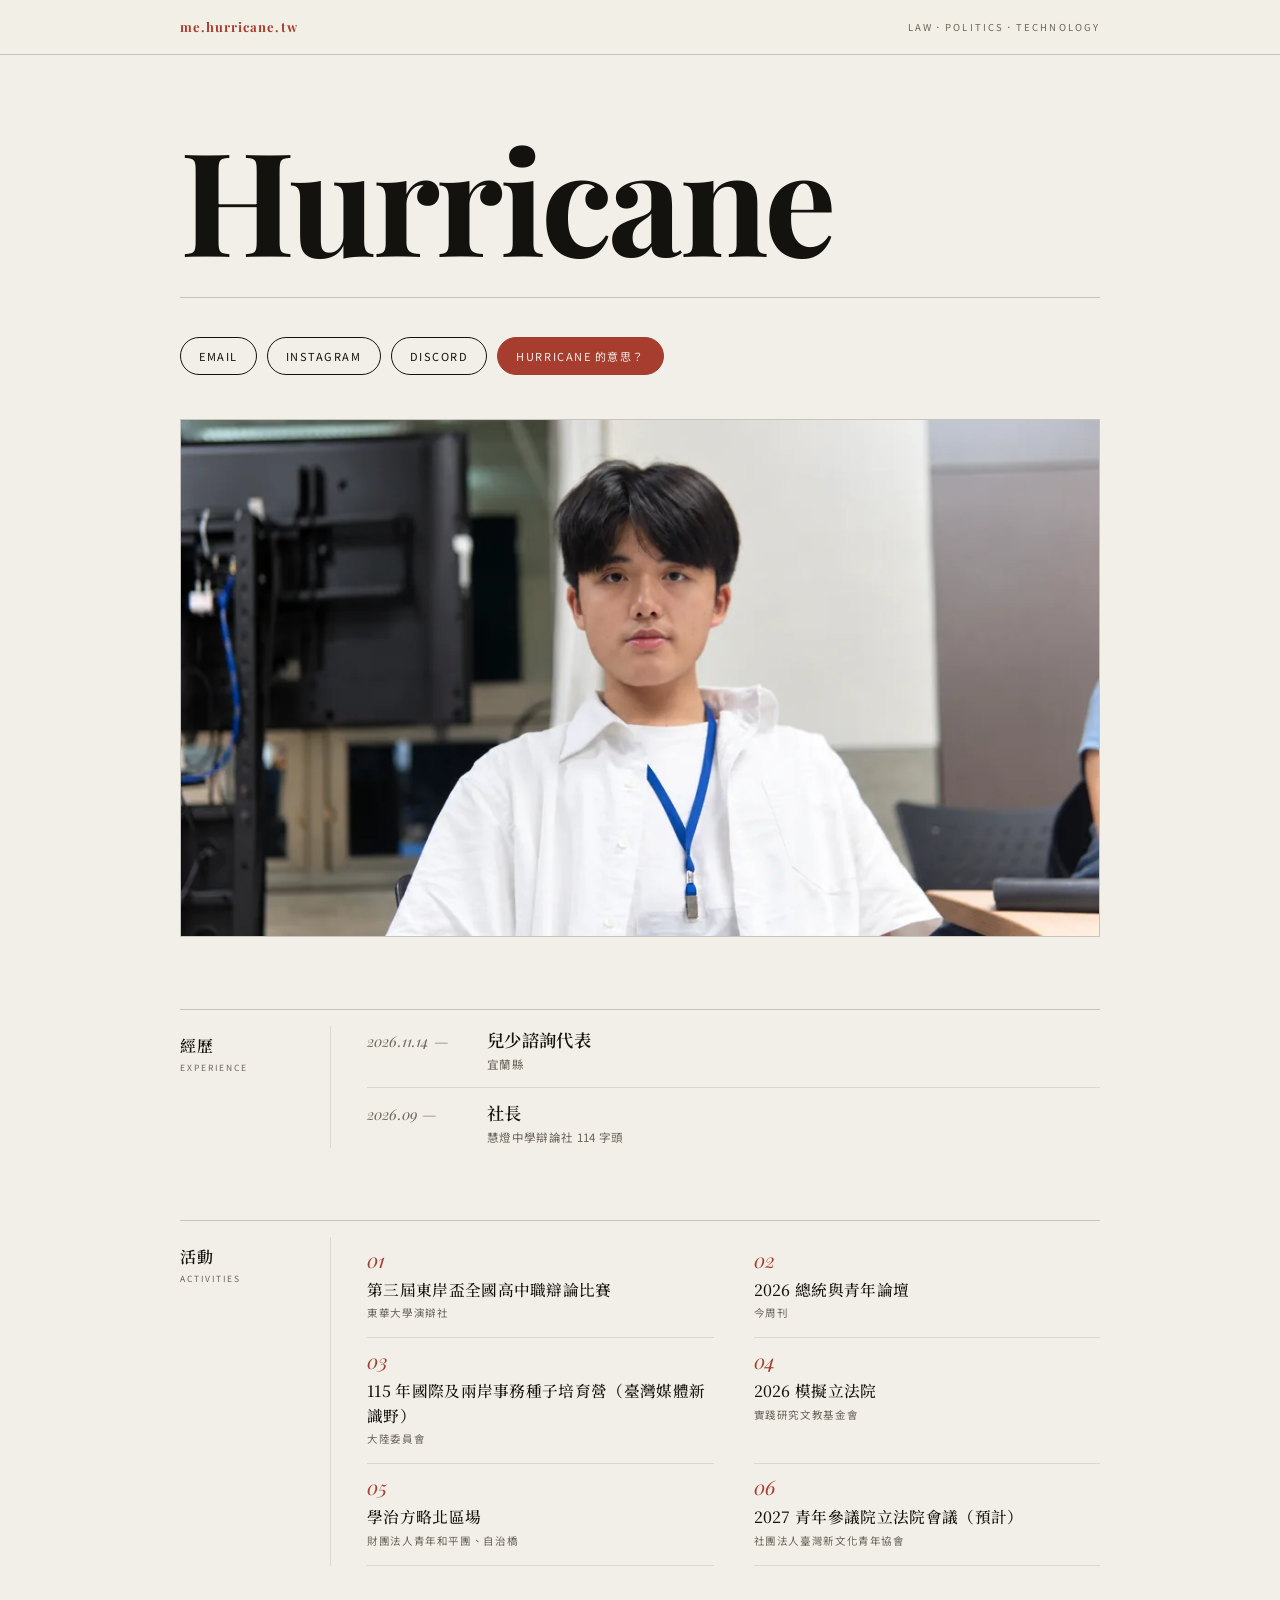
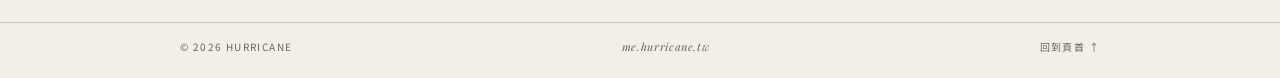
==== commit 91680105: "Update index.html" ====
--- a/index.html
+++ b/index.html
@@ -53,7 +53,7 @@
 <header class="masthead">
   <div class="shell masthead-inner">
     <p class="masthead-mark" aria-hidden="true">me.hurricane.tw</p>
-    <p class="masthead-note">個人簡介 · Personal Profile</p>
+    <p class="masthead-note">Law．Politics．Technology</p>
   </div>
 </header>
 
@@ -62,7 +62,6 @@
   <section class="cover" id="top">
     <h1 class="display">Hurricane</h1>
     <div class="cover-foot">
-      <p class="deck">法律、政治、哲學、科技。</p>
     </div>
     <div class="cover-links">
       <button class="pill pill--inverse" type="button" data-copy="me@hurricane.tw">EMail</button>
@@ -77,37 +76,29 @@
       <source srcset="assets/avatar.webp" type="image/webp">
       <img src="assets/avatar.jpg" alt="Hurricane 的個人照" width="1000" height="563" fetchpriority="high" decoding="async">
     </picture>
-    <figcaption>顧丞曦攝，於學治方略北區場（2026）</figcaption>
+    <figcaption></figcaption>
   </figure>
 
   <section class="spread" id="experience">
     <div class="rail">
-      <h2 class="rail-title">學經歷</h2>
+      <h2 class="rail-title">經歷</h2>
       <span class="rail-en">Experience</span>
     </div>
     <div class="spread-body">
       <ol class="index">
-        <li class="index-row">
-          <span class="index-date">2026.09 —</span>
+	      <li class="index-row">
+          <span class="index-date">2026.11.14 —</span>
           <div class="index-main">
-            <h3>班級代表</h3>
-            <p>慧燈中學班級代表大會</p>
+            <h3>兒少諮詢代表</h3>
+            <p>宜蘭縣</p>
           </div>
         </li>
         <li class="index-row">
           <span class="index-date">2026.09 —</span>
           <div class="index-main">
             <h3>社長</h3>
-            <p>慧燈中學辯論社 114 字頭（肆字）</p>
+            <p>慧燈中學辯論社 114 字頭</p>
           </div>
-        </li>
-        <li class="index-row">
-          <span class="index-date">2025.09 —</span>
-          <div class="index-main">
-            <h3>宜蘭縣私立慧燈高級中學</h3>
-            <p>就讀中</p>
-          </div>
-        </li>
       </ol>
     </div>
   </section>
@@ -126,28 +117,28 @@
         </li>
         <li class="work">
           <span class="work-num">02</span>
-          <h3>兒童權利公約第三次國家報告民間審查會議</h3>
-          <p>衛生福利部社會及家庭署</p>
-        </li>
-        <li class="work">
-          <span class="work-num">03</span>
           <h3>2026 總統與青年論壇</h3>
           <p>今周刊</p>
         </li>
         <li class="work">
-          <span class="work-num">04</span>
-          <h3>115 年國際及兩岸事務種子培育營──臺灣媒體新識野</h3>
+          <span class="work-num">03</span>
+          <h3>115 年國際及兩岸事務種子培育營（臺灣媒體新識野）</h3>
           <p>大陸委員會</p>
         </li>
         <li class="work">
-          <span class="work-num">05</span>
+          <span class="work-num">04</span>
           <h3>2026 模擬立法院</h3>
           <p>實踐研究文教基金會</p>
         </li>
         <li class="work">
+          <span class="work-num">05</span>
+          <h3>學治方略北區場</h3>
+          <p>財團法人青年和平團、自治橋</p>
+        </li>
+		<li class="work">
           <span class="work-num">06</span>
-          <h3>學治方略北區場</h3>
-          <p>青年和平團、自治橋</p>
+          <h3>2027 青年參議院立法院會議（預計）</h3>
+          <p>社團法人臺灣新文化青年協會</p>
         </li>
       </ul>
     </div>
